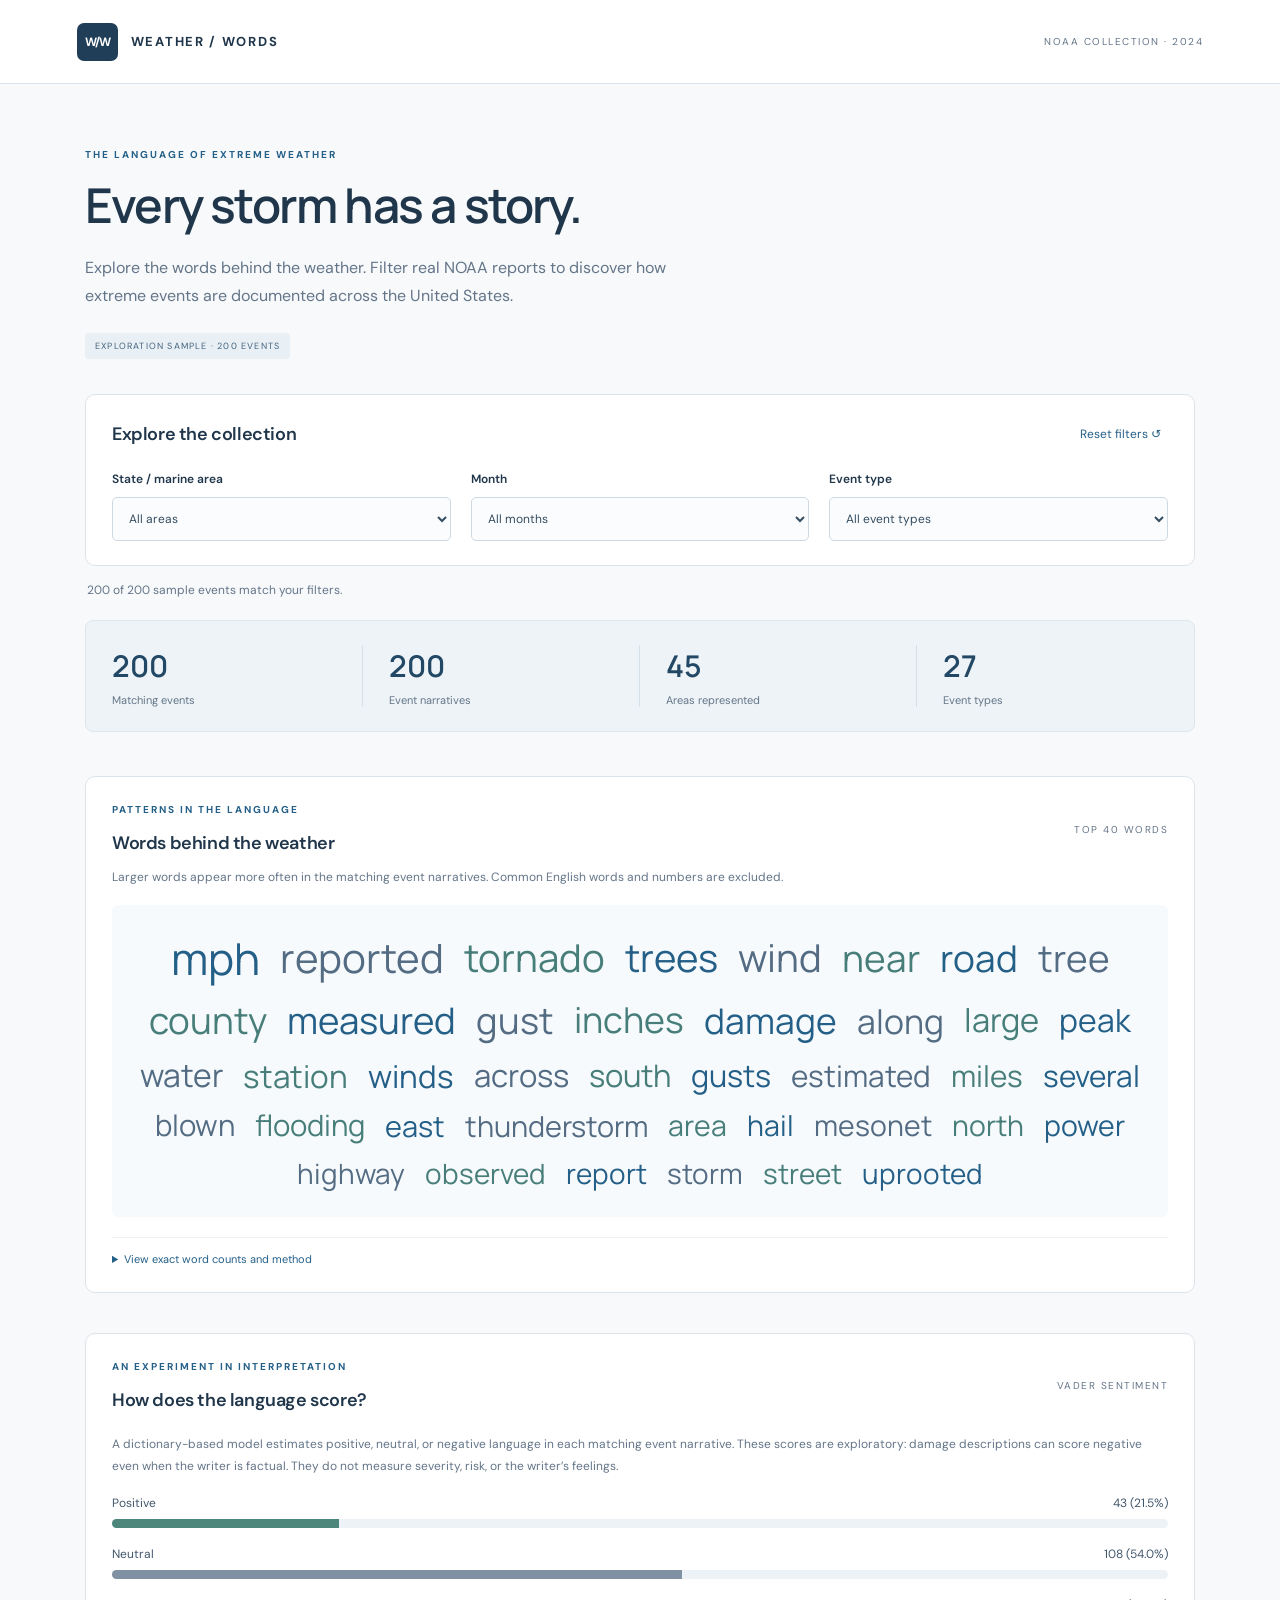
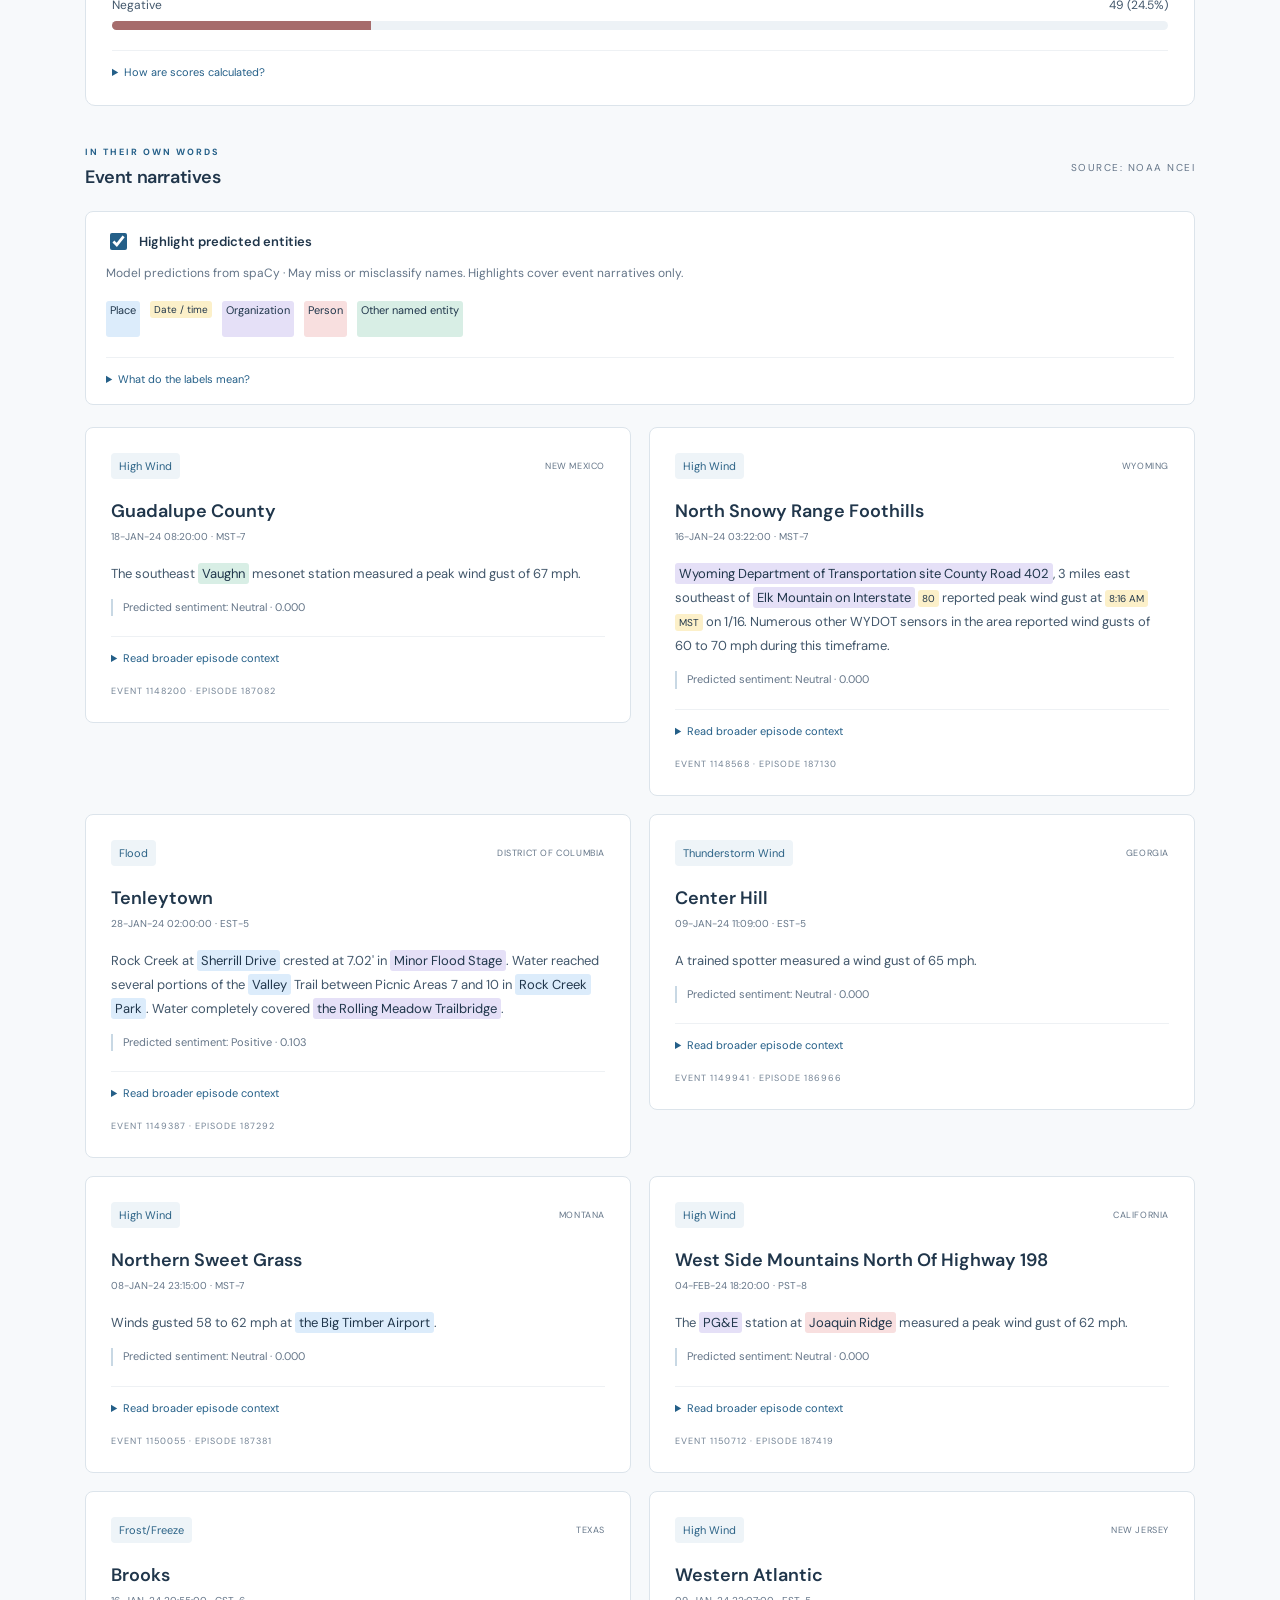
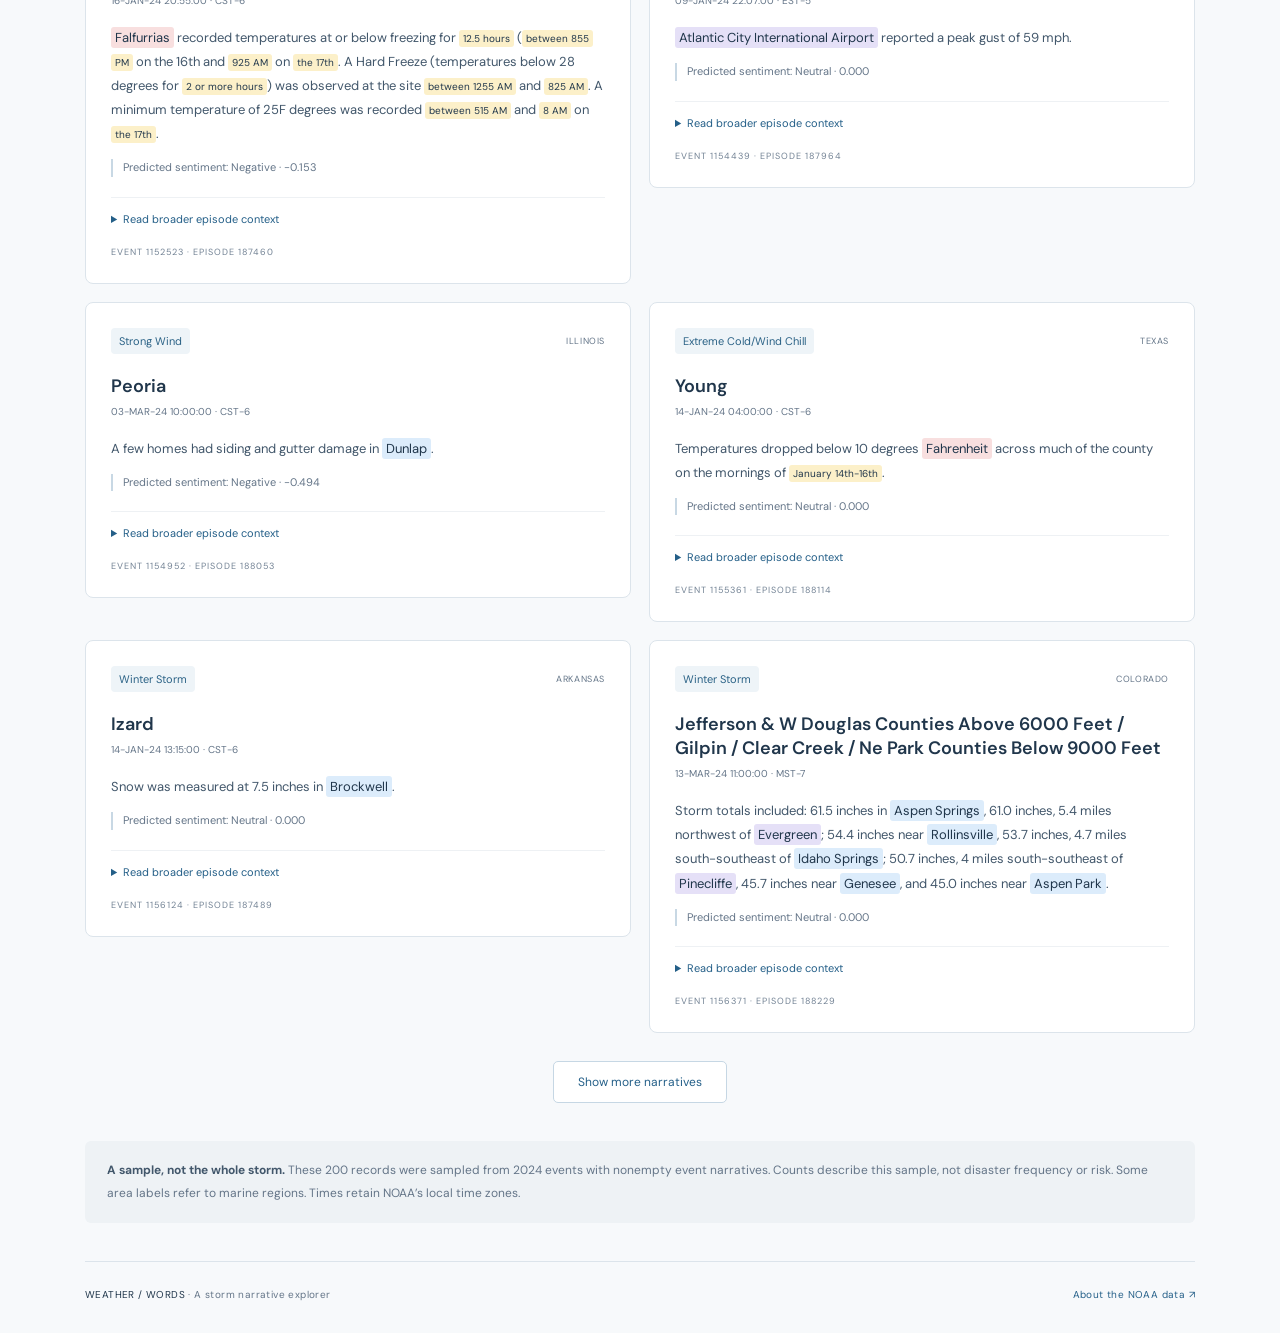
==== index.html @ c342e8a5 "Deploy Weather / Words static dashboard" ====
<!doctype html>
<html lang="en">
<head><meta charset="utf-8"><meta name="viewport" content="width=device-width,initial-scale=1"><title>Weather / Words — Storm narrative explorer</title><link rel="stylesheet" href="styles.css"></head>
<body>
<header><a class="brand" href="./"><span class="mark">W/W</span> WEATHER / WORDS</a><span class="edition">NOAA COLLECTION · 2024</span></header>
<main>
<section class="intro"><p class="eyebrow">THE LANGUAGE OF EXTREME WEATHER</p><h1>Every storm has a story.</h1><p class="subtitle">Explore the words behind the weather. Filter real NOAA reports to discover how extreme events are documented across the United States.</p><span class="badge">EXPLORATION SAMPLE · 200 EVENTS</span></section>
<section class="filter-panel" aria-labelledby="filter-title"><div class="section-heading"><h2 id="filter-title">Explore the collection</h2><button id="reset" type="button">Reset filters ↺</button></div><div class="filters"><label>State / marine area<select id="state"><option value="">All areas</option></select></label><label>Month<select id="month"><option value="">All months</option></select></label><label>Event type<select id="type"><option value="">All event types</option></select></label></div></section>
<div id="status" role="status" aria-live="polite">Loading collection…</div>
<section class="metrics" aria-label="Filtered collection summary"><div><span class="metric" id="count">—</span><span>Matching events</span></div><div><span class="metric" id="narratives">—</span><span>Event narratives</span></div><div><span class="metric" id="areas">—</span><span>Areas represented</span></div><div><span class="metric" id="types">—</span><span>Event types</span></div></section>
<section class="word-panel" aria-labelledby="words-title"><div class="section-heading"><div><p class="eyebrow">PATTERNS IN THE LANGUAGE</p><h2 id="words-title">Words behind the weather</h2></div><span class="source-label">TOP 40 WORDS</span></div><p class="word-description">Larger words appear more often in the matching event narratives. Common English words and numbers are excluded.</p><div id="word-cloud" class="word-cloud" aria-label="Word frequencies"></div><details class="word-details"><summary>View exact word counts and method</summary><p class="word-description">Counts include every occurrence in event narratives across all matching records, including records beyond the first page. Words are lowercased; punctuation, numbers, and words shorter than three letters are removed. Word forms such as “flood” and “flooding” stay separate. Broader episode context is excluded. Frequency describes language, not storm severity.</p><table><caption>Most frequent words in the filtered narratives</caption><thead><tr><th scope="col">Word</th><th scope="col">Occurrences</th></tr></thead><tbody id="word-counts"></tbody></table></details></section>
<section class="sentiment-panel" aria-labelledby="sentiment-title"><div class="section-heading"><div><p class="eyebrow">AN EXPERIMENT IN INTERPRETATION</p><h2 id="sentiment-title">How does the language score?</h2></div><span class="source-label">VADER SENTIMENT</span></div><p class="word-description">A dictionary-based model estimates positive, neutral, or negative language in each matching event narrative. These scores are exploratory: damage descriptions can score negative even when the writer is factual. They do not measure severity, risk, or the writer’s feelings.</p><div id="sentiment-summary"></div><details><summary>How are scores calculated?</summary><p class="word-description">VADER 3.3.2 uses word sentiment, punctuation, capitalization, and rules such as negation. Its compound score ranges from −1 to +1. Scores ≥ +0.05 are labeled positive, ≤ −0.05 negative, and the rest neutral. Scores are not probabilities. VADER was designed for social media and has not been validated on this NOAA sample. Each record counts once; no matching records means no distribution. Event narratives only; episode context is excluded.</p></details></section>
<section class="results" aria-labelledby="results-title"><div class="section-heading"><div><p class="eyebrow">IN THEIR OWN WORDS</p><h2 id="results-title">Event narratives</h2></div><span class="source-label">SOURCE: NOAA NCEI</span></div><div class="entity-controls"><label class="toggle"><input type="checkbox" id="highlight" checked> Highlight predicted entities</label><p class="word-description">Model predictions from spaCy · May miss or misclassify names. Highlights cover event narratives only.</p><div class="entity-legend"><span class="entity place">Place</span><span class="entity date">Date / time</span><span class="entity org">Organization</span><span class="entity person">Person</span><span class="entity other">Other named entity</span></div><details><summary>What do the labels mean?</summary><p class="word-description">Places include geopolitical areas, natural features, and facilities. Other named entities include named events, products, and works. Hover over a highlight or focus it with your keyboard to see its model label. Numeric quantities are left unhighlighted. These labels describe the model’s interpretation, not verified facts.</p></details></div><div id="cards"></div><button class="more" id="more" hidden>Show more narratives</button></section>
<aside class="note"><strong>A sample, not the whole storm.</strong> These 200 records were sampled from 2024 events with nonempty event narratives. Counts describe this sample, not disaster frequency or risk. Some area labels refer to marine regions. Times retain NOAA’s local time zones.</aside>
<footer><span>WEATHER / WORDS <span class="muted">· A storm narrative explorer</span></span><a href="https://www.ncei.noaa.gov/stormevents/" target="_blank" rel="noopener noreferrer">About the NOAA data ↗</a></footer>
</main><script type="module" src="app.js"></script>
</body></html>
---- styles.css ----
@import url('https://fonts.googleapis.com/css2?family=DM+Sans:wght@400;500;600;700&family=Manrope:wght@400;500;600;700;800&display=swap');
:root{font-family:'DM Sans',system-ui,sans-serif;color:#20364b;background:#f7f9fb;font-synthesis:none;--muted:#647588;--blue:#245f88;--line:#dce4eb}*{box-sizing:border-box}body{margin:0}header{height:84px;background:white;border-bottom:1px solid var(--line);display:flex;align-items:center;justify-content:space-between;padding:0 max(6vw,24px)}a{color:var(--blue)}.brand{text-decoration:none;font-size:13px;font-weight:700;letter-spacing:1.7px;display:flex;align-items:center;gap:13px;color:#20364b}.mark{background:#203e57;color:white;padding:11px 8px;border-radius:7px;font-size:12px;letter-spacing:-1px}.edition,.source-label{font-size:10px;letter-spacing:1.5px;color:var(--muted)}main{max-width:1190px;padding:0 40px;margin:auto}.intro{padding:64px 0 35px;max-width:750px}.eyebrow{font-size:10px;letter-spacing:2px;font-weight:700;color:var(--blue);margin:0 0 15px}h1{font-family:Manrope,system-ui,sans-serif;font-size:clamp(32px,4vw,48px);font-weight:600;letter-spacing:-1.8px;line-height:1.2;margin:0 0 20px}.subtitle{color:var(--muted);font-size:16px;line-height:1.8;max-width:630px;margin:0 0 22px}.badge{display:inline-block;background:#e8eff5;color:#45647d;padding:7px 10px;font-size:9px;letter-spacing:1.2px;border-radius:4px}.filter-panel{background:white;border:1px solid var(--line);border-radius:10px;padding:24px 26px}.section-heading{display:flex;justify-content:space-between;align-items:center;gap:16px;margin-bottom:22px}h2{font-size:18px;font-weight:600;letter-spacing:-.4px;margin:0}button{font:inherit;cursor:pointer}#reset{background:transparent;border:0;color:var(--blue);font-size:12px;padding:7px}.filters{display:grid;grid-template-columns:repeat(3,1fr);gap:20px}label{font-size:12px;font-weight:600;display:grid;gap:10px}select{width:100%;font:inherit;font-weight:400;background:#fbfcfd;border:1px solid #ced9e2;border-radius:5px;color:#344d61;padding:12px;min-height:44px}select:focus-visible,button:focus-visible,a:focus-visible,summary:focus-visible{outline:3px solid #70aacd;outline-offset:3px}#status{font-size:12px;color:var(--muted);margin:16px 2px}.metrics{display:grid;grid-template-columns:repeat(4,1fr);background:#edf3f7;border:1px solid #dce6ed;border-radius:8px;padding:24px 0;margin:22px 0 44px}.metrics>div{padding:0 26px;display:grid;gap:7px;border-right:1px solid #d5e0e9;font-size:11px;color:var(--muted)}.metrics>div:last-child{border:0}.metric{font-size:30px;font-family:Manrope,system-ui,sans-serif;font-weight:600;color:#234865}.results .eyebrow{margin-bottom:7px;font-size:9px}.results>.section-heading{margin-bottom:22px}#cards{display:grid;grid-template-columns:repeat(2,minmax(0,1fr));gap:18px;align-items:start}.card{background:white;border:1px solid var(--line);border-radius:8px;padding:25px;min-width:0}.card-meta{display:flex;align-items:center;justify-content:space-between;gap:10px;font-size:9px;letter-spacing:.6px;color:var(--muted)}.event-tag{color:#2b6286;background:#eef4f8;padding:6px 8px;border-radius:4px;letter-spacing:0;font-size:11px}.card h3{font-size:18px;font-weight:600;margin:20px 0 7px;overflow-wrap:anywhere}.date{font-size:10px;color:var(--muted);margin:0 0 19px}.narrative{font-size:13px;line-height:1.85;color:#42576b;white-space:pre-line;overflow-wrap:anywhere}details{border-top:1px solid #eef1f4;margin-top:20px;padding-top:14px}summary{font-size:11px;color:var(--blue);cursor:pointer}.record-id{margin:20px 0 0;font-size:9px;letter-spacing:1px;color:#728294}.more{display:block;margin:28px auto;background:white;color:var(--blue);border:1px solid #c6d7e4;padding:12px 24px;border-radius:5px;font-size:12px}.more[hidden]{display:none}.empty{grid-column:1/-1;text-align:center;padding:50px 20px;background:white;border:1px dashed #c5d2de;border-radius:8px}.empty p{font-size:14px;color:var(--muted)}.note{font-size:12px;line-height:1.9;color:var(--muted);background:#eef2f5;border-radius:6px;padding:18px 22px;margin:38px 0}.note strong{color:#42576b}footer{border-top:1px solid var(--line);padding:26px 0 32px;display:flex;justify-content:space-between;gap:16px;font-size:10px;letter-spacing:.4px}footer a{text-decoration:none}.muted{color:var(--muted)}@media(max-width:700px){header{height:70px;padding:0 20px}.edition{display:none}main{padding:0 20px}.intro{padding-top:40px}.filters{grid-template-columns:1fr;gap:16px}.filter-panel{padding:20px}.metrics{grid-template-columns:repeat(2,1fr);row-gap:24px}.metrics>div:nth-child(2){border:0}#cards{grid-template-columns:1fr}.card{padding:20px}.source-label{display:none}footer{flex-direction:column}.metric{font-size:26px}}
.word-panel{background:white;border:1px solid var(--line);border-radius:10px;padding:26px;margin-bottom:40px}.word-panel .section-heading{margin-bottom:12px}.word-description{color:var(--muted);font-size:12px;line-height:1.8;margin:0 0 16px}.word-cloud{display:flex;flex-wrap:wrap;align-items:center;justify-content:center;gap:12px 20px;padding:26px 14px;min-height:180px;background:#f7fafc;border-radius:6px}.cloud-word{color:#245f88;line-height:1.25;font-family:Manrope,system-ui,sans-serif;overflow-wrap:anywhere;max-width:100%}.cloud-word:nth-child(3n){color:#477e7a}.cloud-word:nth-child(3n+2){color:#546c83}.word-details table{border-collapse:collapse;width:100%;max-width:520px;font-size:12px;color:#42576b}.word-details caption{text-align:left;margin:14px 0;color:var(--muted)}.word-details th,.word-details td{text-align:left;padding:8px 12px;border-bottom:1px solid var(--line)}.word-details th:last-child,.word-details td:last-child{text-align:right}.word-details .word-description{margin-top:14px}@media(max-width:700px){.word-panel{padding:20px}.word-cloud{gap:10px 14px;padding:20px 8px}}
.entity-controls{margin:0 0 22px;padding:18px 20px;border:1px solid var(--line);border-radius:8px;background:white}.toggle{display:flex;align-items:center;gap:9px;font-size:13px;margin-bottom:10px}.toggle input{width:17px;height:17px;accent-color:var(--blue)}.entity-legend{display:flex;flex-wrap:wrap;gap:10px;font-size:11px}.entity{padding:2px 4px;border-radius:3px;color:#20364b;box-decoration-break:clone;-webkit-box-decoration-break:clone}.entity.place{background:#dcecfb}.entity.date{background:#fcf0c9}.entity.org{background:#e5e0f7}.entity.person{background:#f8dfdf}.entity.other{background:#d8eee5}mark.entity:focus-visible{outline:2px solid var(--blue);outline-offset:2px}.entity-controls details .word-description{margin:14px 0 0}
.sentiment-panel{background:white;border:1px solid var(--line);border-radius:10px;padding:26px;margin-bottom:40px}.sentiment-row{display:grid;grid-template-columns:1fr auto;gap:8px;font-size:12px;color:#42576b;margin:18px 0}.sentiment-track{grid-column:1/-1;background:#edf2f6;height:9px;border-radius:5px;overflow:hidden}.sentiment-bar{height:100%;background:#7f91a3}.sentiment-bar.positive{background:#4d867b}.sentiment-bar.negative{background:#a66c6c}.sentiment-caption{font-size:11px;color:#647588;border-left:2px solid #c8d8e4;padding-left:10px;line-height:1.6}.sentiment-panel details p{margin-top:14px}@media(max-width:700px){.sentiment-panel{padding:20px}}
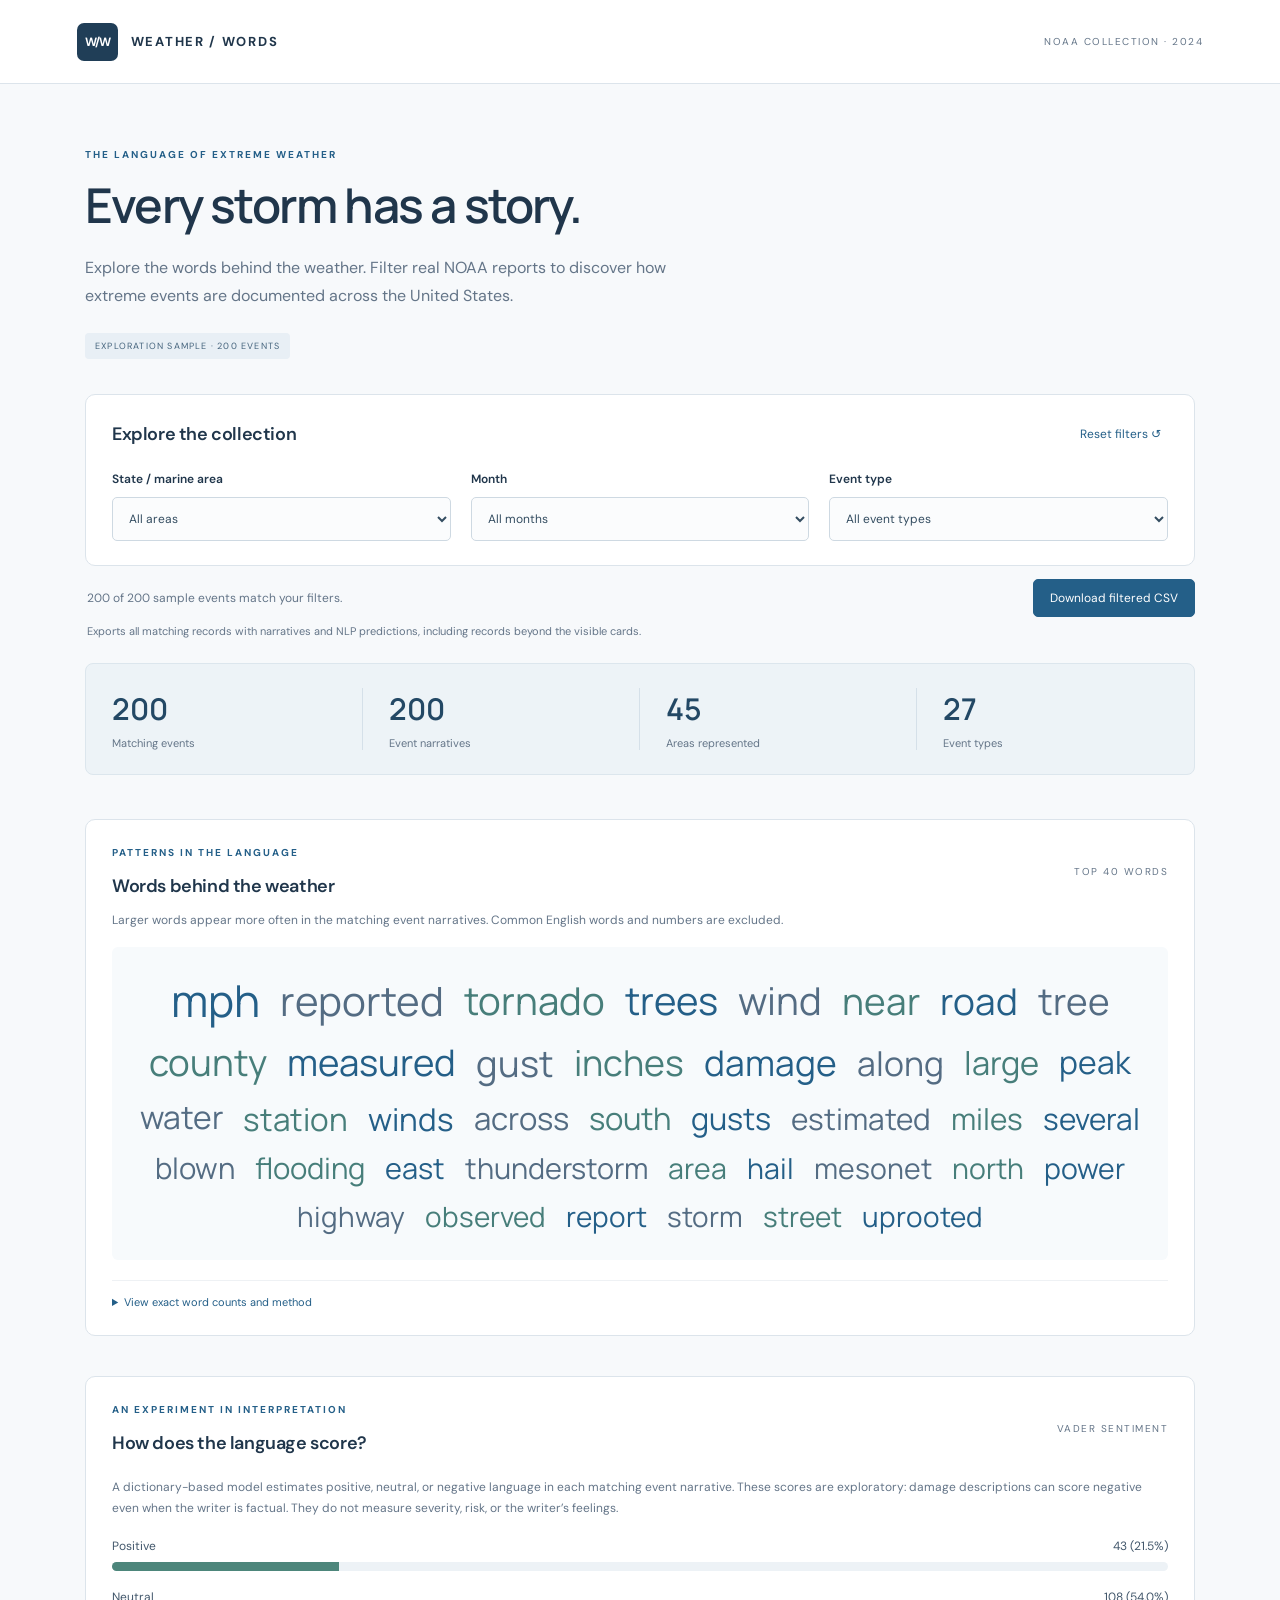
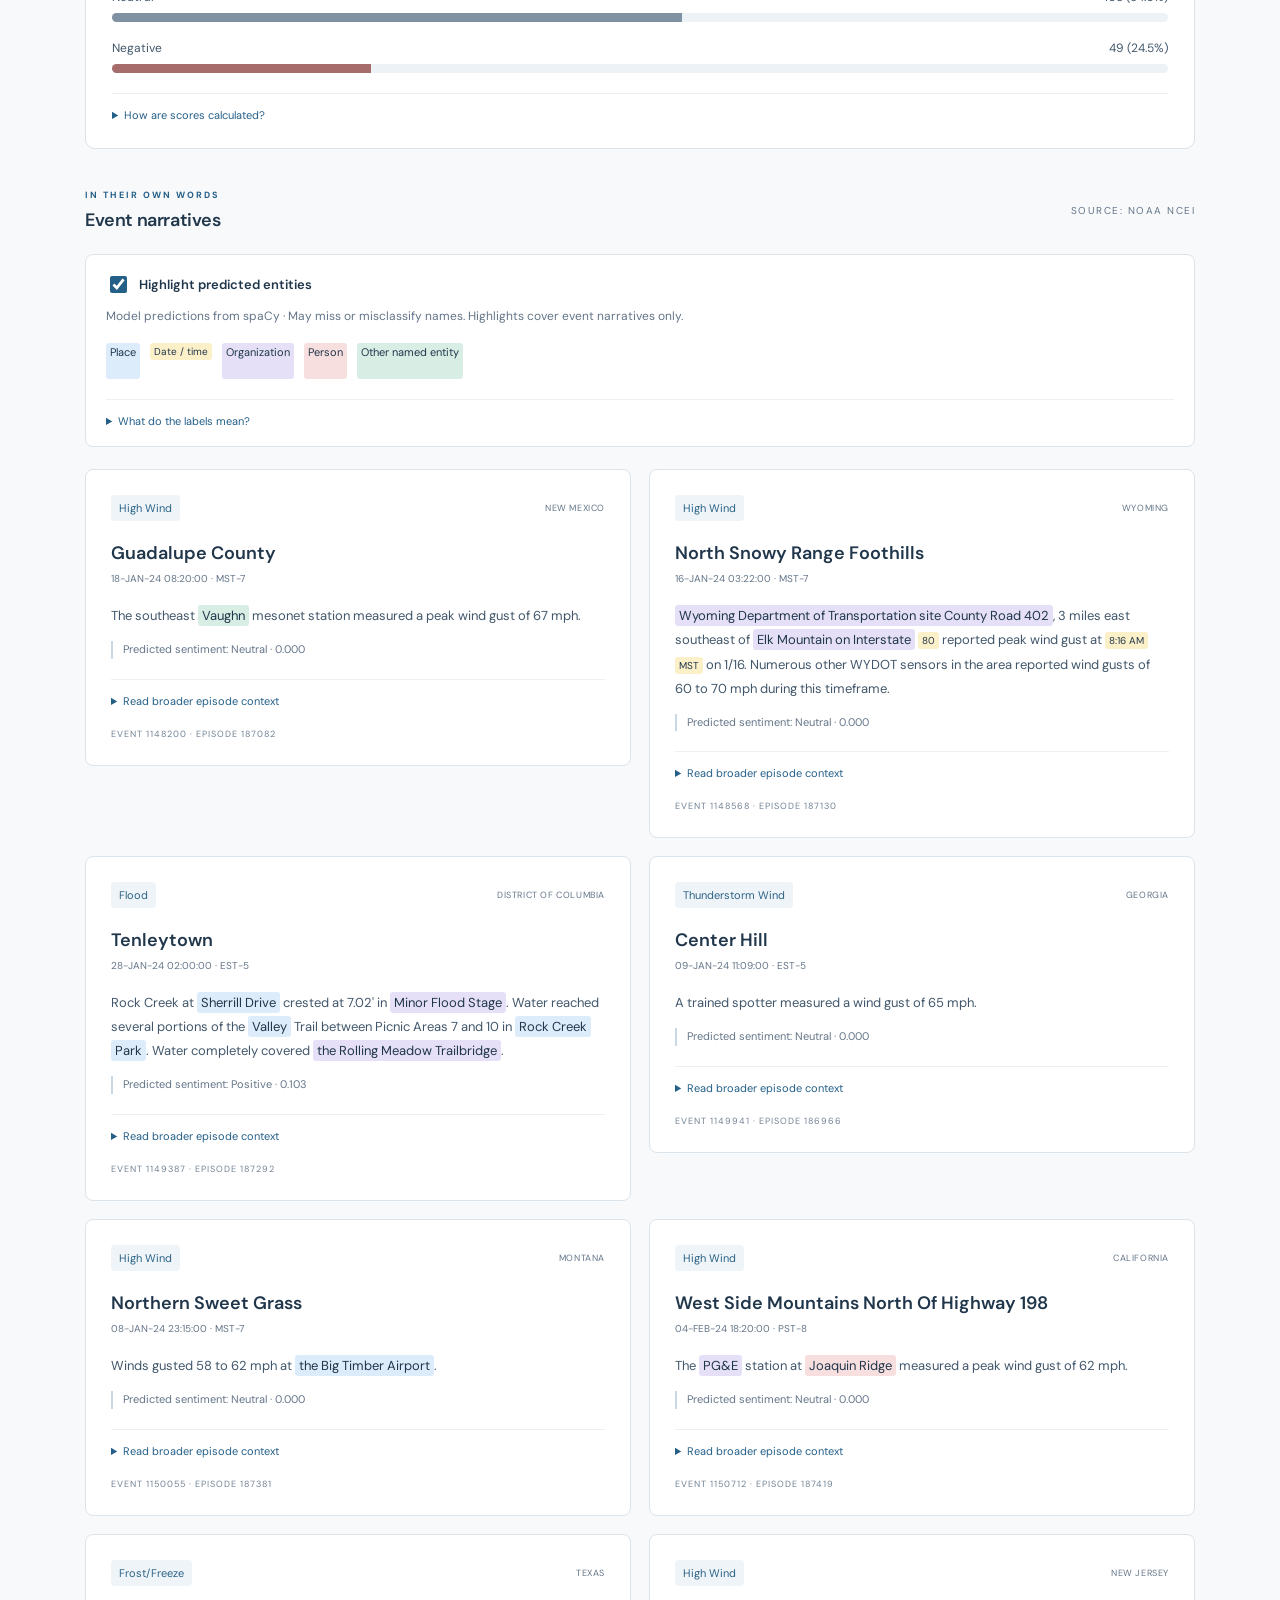
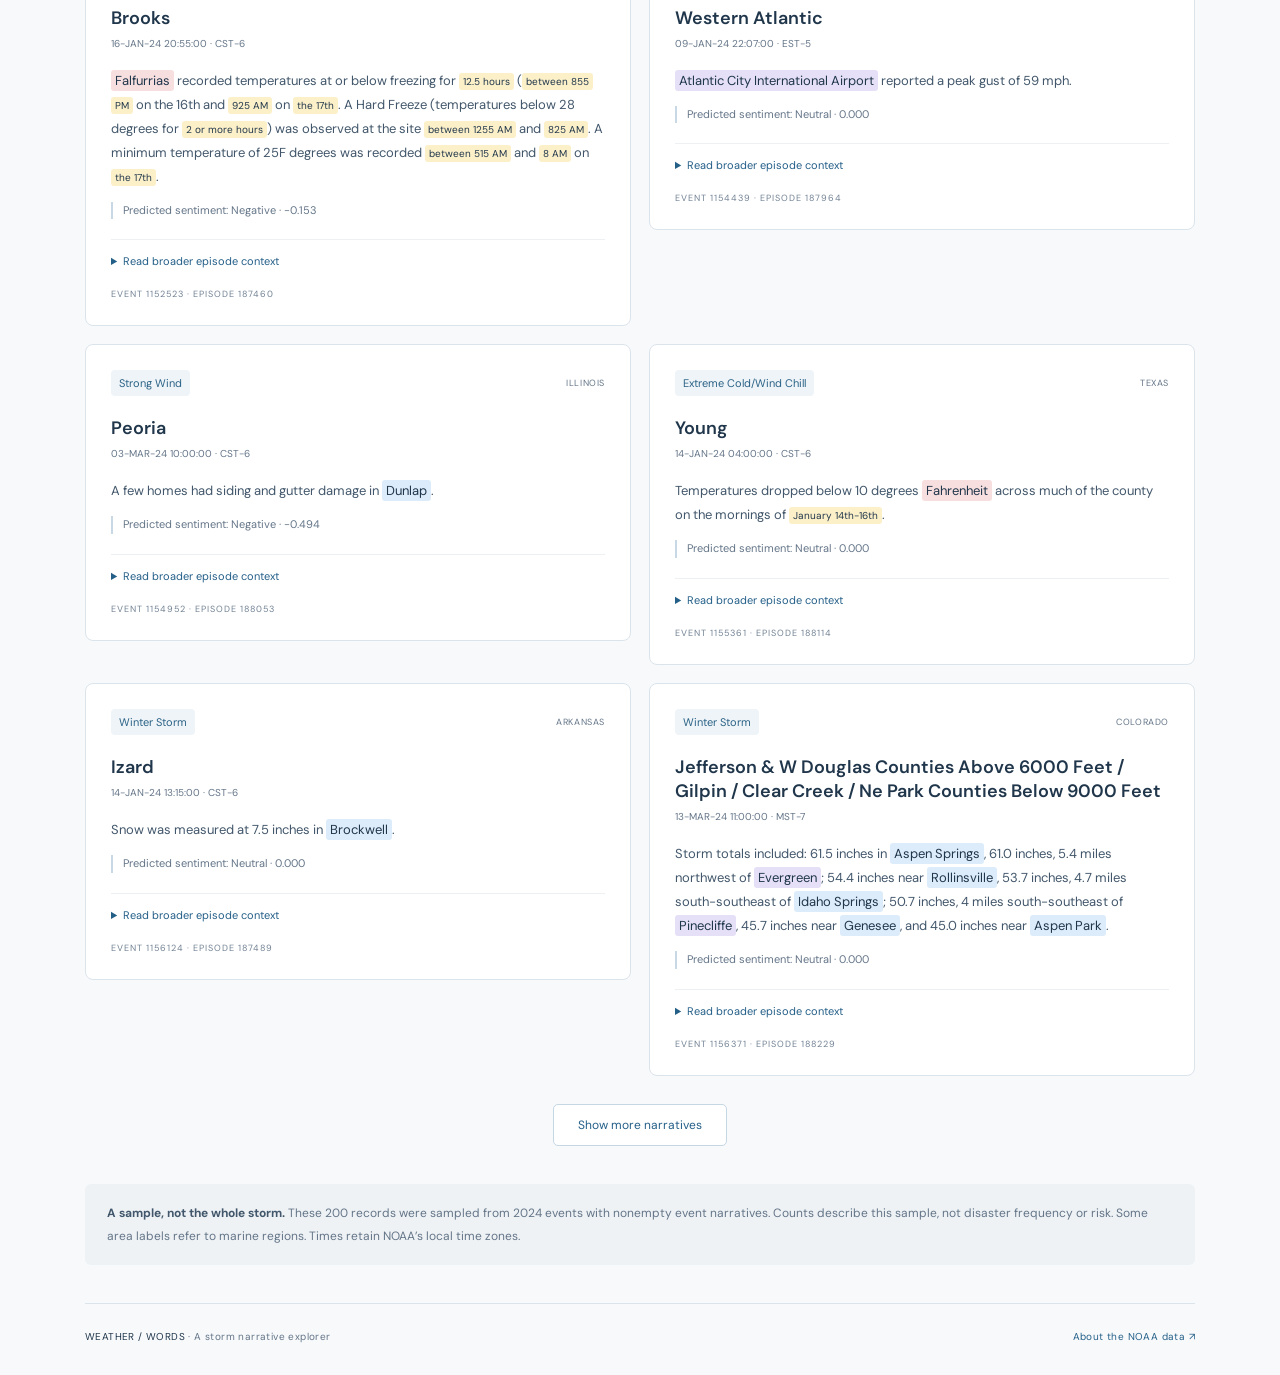
==== commit bf68f68e: "Deploy filtered CSV export" ====
--- a/index.html
+++ b/index.html
@@ -6,11 +6,11 @@
 <main>
 <section class="intro"><p class="eyebrow">THE LANGUAGE OF EXTREME WEATHER</p><h1>Every storm has a story.</h1><p class="subtitle">Explore the words behind the weather. Filter real NOAA reports to discover how extreme events are documented across the United States.</p><span class="badge">EXPLORATION SAMPLE · 200 EVENTS</span></section>
 <section class="filter-panel" aria-labelledby="filter-title"><div class="section-heading"><h2 id="filter-title">Explore the collection</h2><button id="reset" type="button">Reset filters ↺</button></div><div class="filters"><label>State / marine area<select id="state"><option value="">All areas</option></select></label><label>Month<select id="month"><option value="">All months</option></select></label><label>Event type<select id="type"><option value="">All event types</option></select></label></div></section>
-<div id="status" role="status" aria-live="polite">Loading collection…</div>
+<div class="collection-actions"><div id="status" role="status" aria-live="polite">Loading collection…</div><button id="download" class="download" disabled>Download filtered CSV</button></div><p class="export-note">Exports all matching records with narratives and NLP predictions, including records beyond the visible cards.</p>
 <section class="metrics" aria-label="Filtered collection summary"><div><span class="metric" id="count">—</span><span>Matching events</span></div><div><span class="metric" id="narratives">—</span><span>Event narratives</span></div><div><span class="metric" id="areas">—</span><span>Areas represented</span></div><div><span class="metric" id="types">—</span><span>Event types</span></div></section>
 <section class="word-panel" aria-labelledby="words-title"><div class="section-heading"><div><p class="eyebrow">PATTERNS IN THE LANGUAGE</p><h2 id="words-title">Words behind the weather</h2></div><span class="source-label">TOP 40 WORDS</span></div><p class="word-description">Larger words appear more often in the matching event narratives. Common English words and numbers are excluded.</p><div id="word-cloud" class="word-cloud" aria-label="Word frequencies"></div><details class="word-details"><summary>View exact word counts and method</summary><p class="word-description">Counts include every occurrence in event narratives across all matching records, including records beyond the first page. Words are lowercased; punctuation, numbers, and words shorter than three letters are removed. Word forms such as “flood” and “flooding” stay separate. Broader episode context is excluded. Frequency describes language, not storm severity.</p><table><caption>Most frequent words in the filtered narratives</caption><thead><tr><th scope="col">Word</th><th scope="col">Occurrences</th></tr></thead><tbody id="word-counts"></tbody></table></details></section>
 <section class="sentiment-panel" aria-labelledby="sentiment-title"><div class="section-heading"><div><p class="eyebrow">AN EXPERIMENT IN INTERPRETATION</p><h2 id="sentiment-title">How does the language score?</h2></div><span class="source-label">VADER SENTIMENT</span></div><p class="word-description">A dictionary-based model estimates positive, neutral, or negative language in each matching event narrative. These scores are exploratory: damage descriptions can score negative even when the writer is factual. They do not measure severity, risk, or the writer’s feelings.</p><div id="sentiment-summary"></div><details><summary>How are scores calculated?</summary><p class="word-description">VADER 3.3.2 uses word sentiment, punctuation, capitalization, and rules such as negation. Its compound score ranges from −1 to +1. Scores ≥ +0.05 are labeled positive, ≤ −0.05 negative, and the rest neutral. Scores are not probabilities. VADER was designed for social media and has not been validated on this NOAA sample. Each record counts once; no matching records means no distribution. Event narratives only; episode context is excluded.</p></details></section>
-<section class="results" aria-labelledby="results-title"><div class="section-heading"><div><p class="eyebrow">IN THEIR OWN WORDS</p><h2 id="results-title">Event narratives</h2></div><span class="source-label">SOURCE: NOAA NCEI</span></div><div class="entity-controls"><label class="toggle"><input type="checkbox" id="highlight" checked> Highlight predicted entities</label><p class="word-description">Model predictions from spaCy · May miss or misclassify names. Highlights cover event narratives only.</p><div class="entity-legend"><span class="entity place">Place</span><span class="entity date">Date / time</span><span class="entity org">Organization</span><span class="entity person">Person</span><span class="entity other">Other named entity</span></div><details><summary>What do the labels mean?</summary><p class="word-description">Places include geopolitical areas, natural features, and facilities. Other named entities include named events, products, and works. Hover over a highlight or focus it with your keyboard to see its model label. Numeric quantities are left unhighlighted. These labels describe the model’s interpretation, not verified facts.</p></details></div><div id="cards"></div><button class="more" id="more" hidden>Show more narratives</button></section>
+<section class="results" aria-labelledby="results-title"><div class="section-heading"><div><p class="eyebrow">IN THEIR OWN WORDS</p><h2 id="results-title">Event narratives</h2></div><span class="source-label">SOURCE: NOAA NCEI</span></div><div class="entity-controls"><label class="toggle"><input type="checkbox" id="highlight" checked> Highlight predicted entities</label><p class="word-description">Model predictions from spaCy · May miss or misclassify names. Highlights cover event narratives only.</p><div class="entity-legend"><span class="entity place">Place</span><span class="entity date">Date / time</span><span class="entity org">Organization</span><span class="entity person">Person</span><span class="entity other">Other named entity</span></div><details><summary>What do the labels mean?</summary><p class="word-description">Places include geopolitical areas, natural features, and facilities. Other named entities include named events, products, and works. Hover over a highlight or focus it with your keyboard to see its model label. Numeric quantities are left unhighlighted. A person or language label is adjusted to a place when the entire name matches a location field in the same NOAA record, ignoring case and repeated spaces. Highlight tooltips identify these adjustments. This context rule can still be wrong; labels are not verified facts.</p></details></div><div id="cards"></div><button class="more" id="more" hidden>Show more narratives</button></section>
 <aside class="note"><strong>A sample, not the whole storm.</strong> These 200 records were sampled from 2024 events with nonempty event narratives. Counts describe this sample, not disaster frequency or risk. Some area labels refer to marine regions. Times retain NOAA’s local time zones.</aside>
 <footer><span>WEATHER / WORDS <span class="muted">· A storm narrative explorer</span></span><a href="https://www.ncei.noaa.gov/stormevents/" target="_blank" rel="noopener noreferrer">About the NOAA data ↗</a></footer>
 </main><script type="module" src="app.js"></script>
--- a/styles.css
+++ b/styles.css
@@ -3,3 +3,4 @@
 .word-panel{background:white;border:1px solid var(--line);border-radius:10px;padding:26px;margin-bottom:40px}.word-panel .section-heading{margin-bottom:12px}.word-description{color:var(--muted);font-size:12px;line-height:1.8;margin:0 0 16px}.word-cloud{display:flex;flex-wrap:wrap;align-items:center;justify-content:center;gap:12px 20px;padding:26px 14px;min-height:180px;background:#f7fafc;border-radius:6px}.cloud-word{color:#245f88;line-height:1.25;font-family:Manrope,system-ui,sans-serif;overflow-wrap:anywhere;max-width:100%}.cloud-word:nth-child(3n){color:#477e7a}.cloud-word:nth-child(3n+2){color:#546c83}.word-details table{border-collapse:collapse;width:100%;max-width:520px;font-size:12px;color:#42576b}.word-details caption{text-align:left;margin:14px 0;color:var(--muted)}.word-details th,.word-details td{text-align:left;padding:8px 12px;border-bottom:1px solid var(--line)}.word-details th:last-child,.word-details td:last-child{text-align:right}.word-details .word-description{margin-top:14px}@media(max-width:700px){.word-panel{padding:20px}.word-cloud{gap:10px 14px;padding:20px 8px}}
 .entity-controls{margin:0 0 22px;padding:18px 20px;border:1px solid var(--line);border-radius:8px;background:white}.toggle{display:flex;align-items:center;gap:9px;font-size:13px;margin-bottom:10px}.toggle input{width:17px;height:17px;accent-color:var(--blue)}.entity-legend{display:flex;flex-wrap:wrap;gap:10px;font-size:11px}.entity{padding:2px 4px;border-radius:3px;color:#20364b;box-decoration-break:clone;-webkit-box-decoration-break:clone}.entity.place{background:#dcecfb}.entity.date{background:#fcf0c9}.entity.org{background:#e5e0f7}.entity.person{background:#f8dfdf}.entity.other{background:#d8eee5}mark.entity:focus-visible{outline:2px solid var(--blue);outline-offset:2px}.entity-controls details .word-description{margin:14px 0 0}
 .sentiment-panel{background:white;border:1px solid var(--line);border-radius:10px;padding:26px;margin-bottom:40px}.sentiment-row{display:grid;grid-template-columns:1fr auto;gap:8px;font-size:12px;color:#42576b;margin:18px 0}.sentiment-track{grid-column:1/-1;background:#edf2f6;height:9px;border-radius:5px;overflow:hidden}.sentiment-bar{height:100%;background:#7f91a3}.sentiment-bar.positive{background:#4d867b}.sentiment-bar.negative{background:#a66c6c}.sentiment-caption{font-size:11px;color:#647588;border-left:2px solid #c8d8e4;padding-left:10px;line-height:1.6}.sentiment-panel details p{margin-top:14px}@media(max-width:700px){.sentiment-panel{padding:20px}}
+.collection-actions{display:flex;justify-content:space-between;align-items:center;gap:16px;margin-top:8px}.download{background:#245f88;border:1px solid #245f88;color:white;border-radius:5px;padding:10px 16px;font-size:12px;flex-shrink:0}.download:hover{background:#1d4c6d}.download:disabled{background:#e4ebf0;color:#708293;border-color:#d7e0e8;cursor:not-allowed}.export-note{font-size:11px;color:var(--muted);line-height:1.7;margin:0 2px 16px}@media(max-width:700px){.collection-actions{align-items:flex-start;flex-direction:column;gap:0;margin-bottom:12px}.collection-actions #status{margin-bottom:10px}}
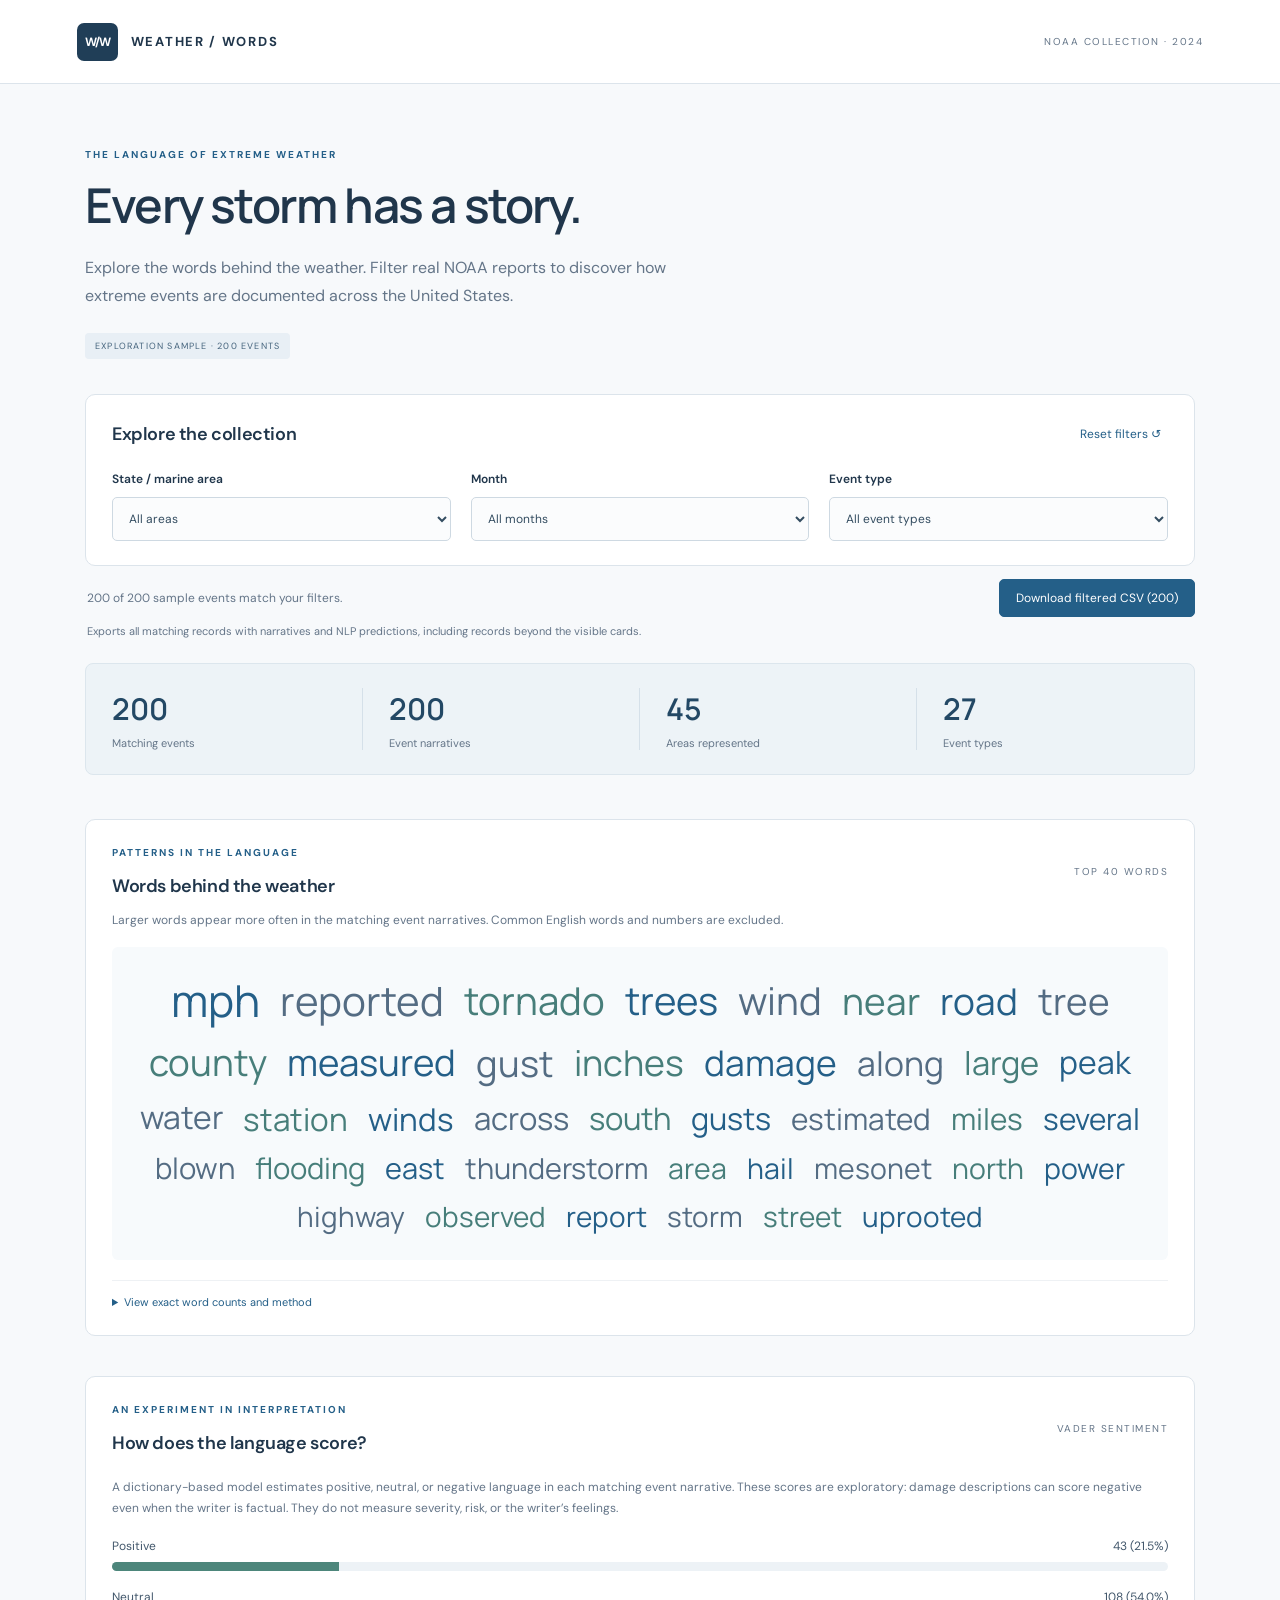
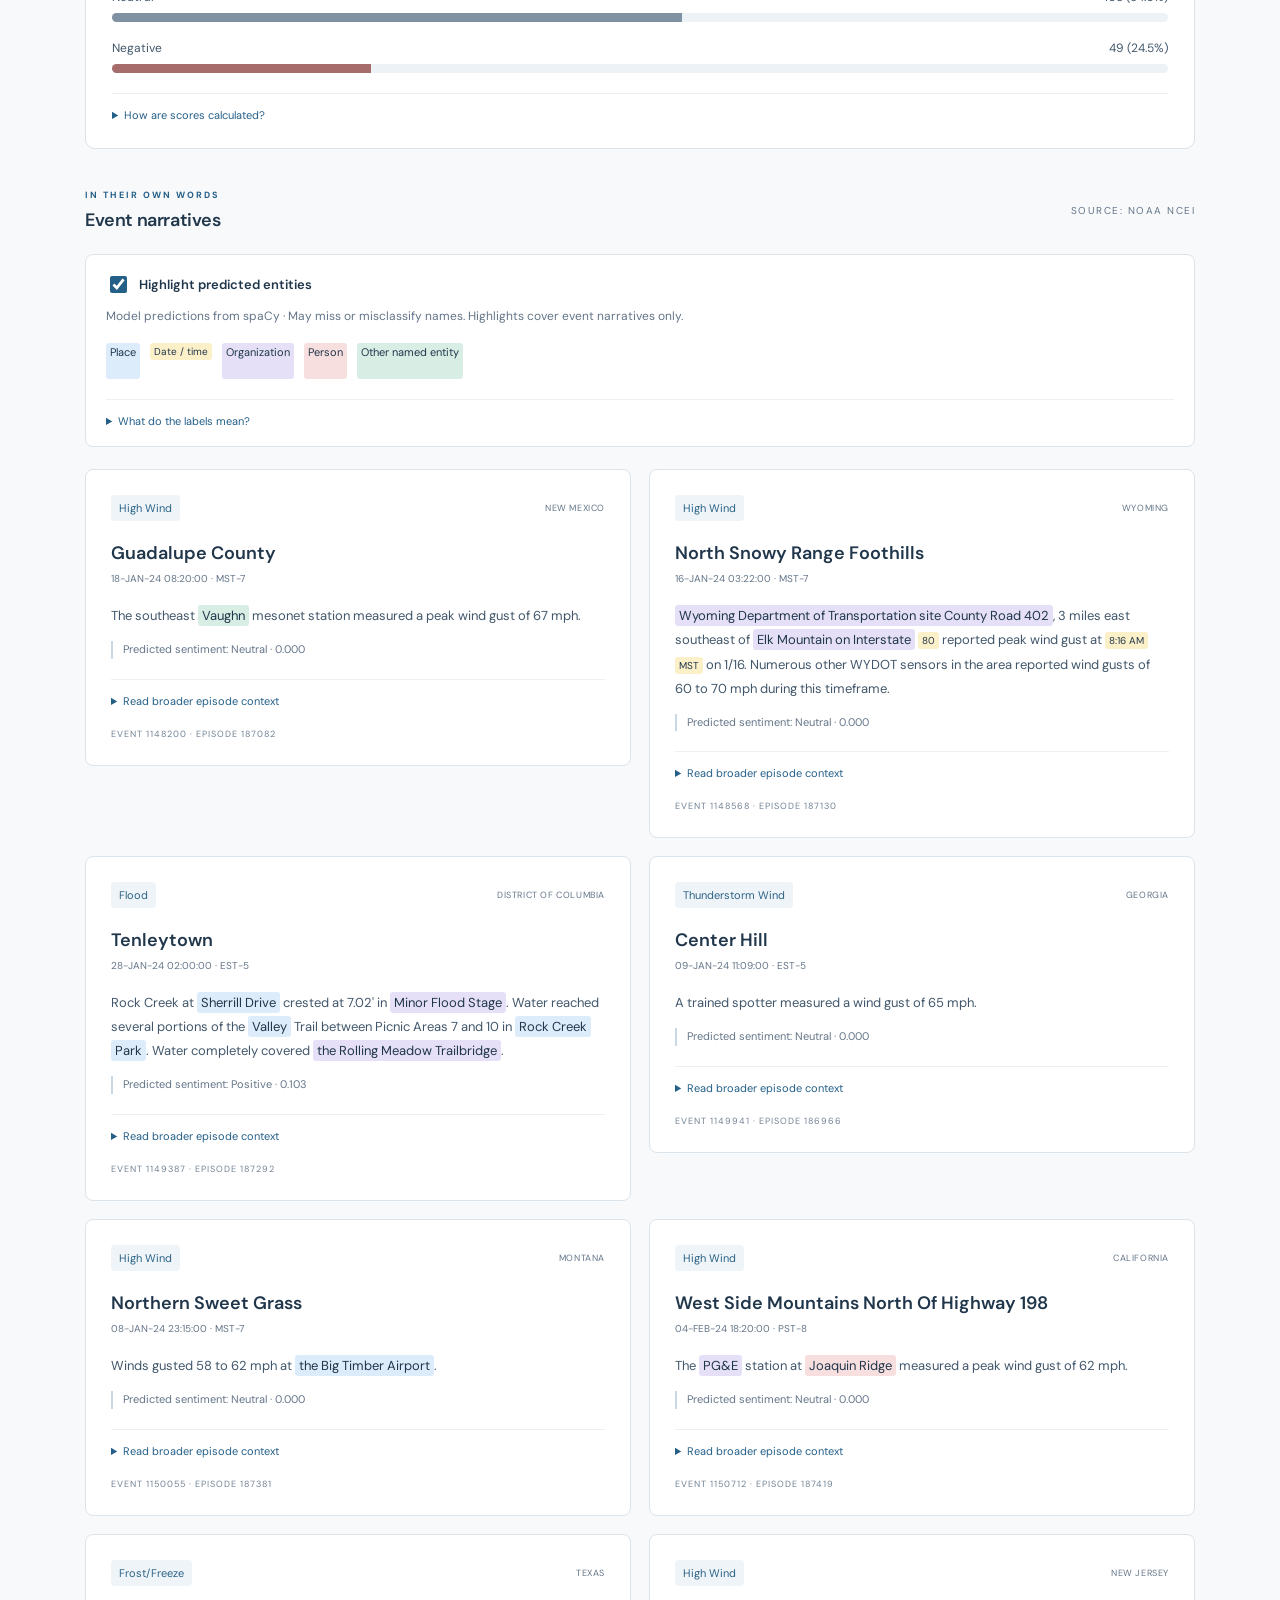
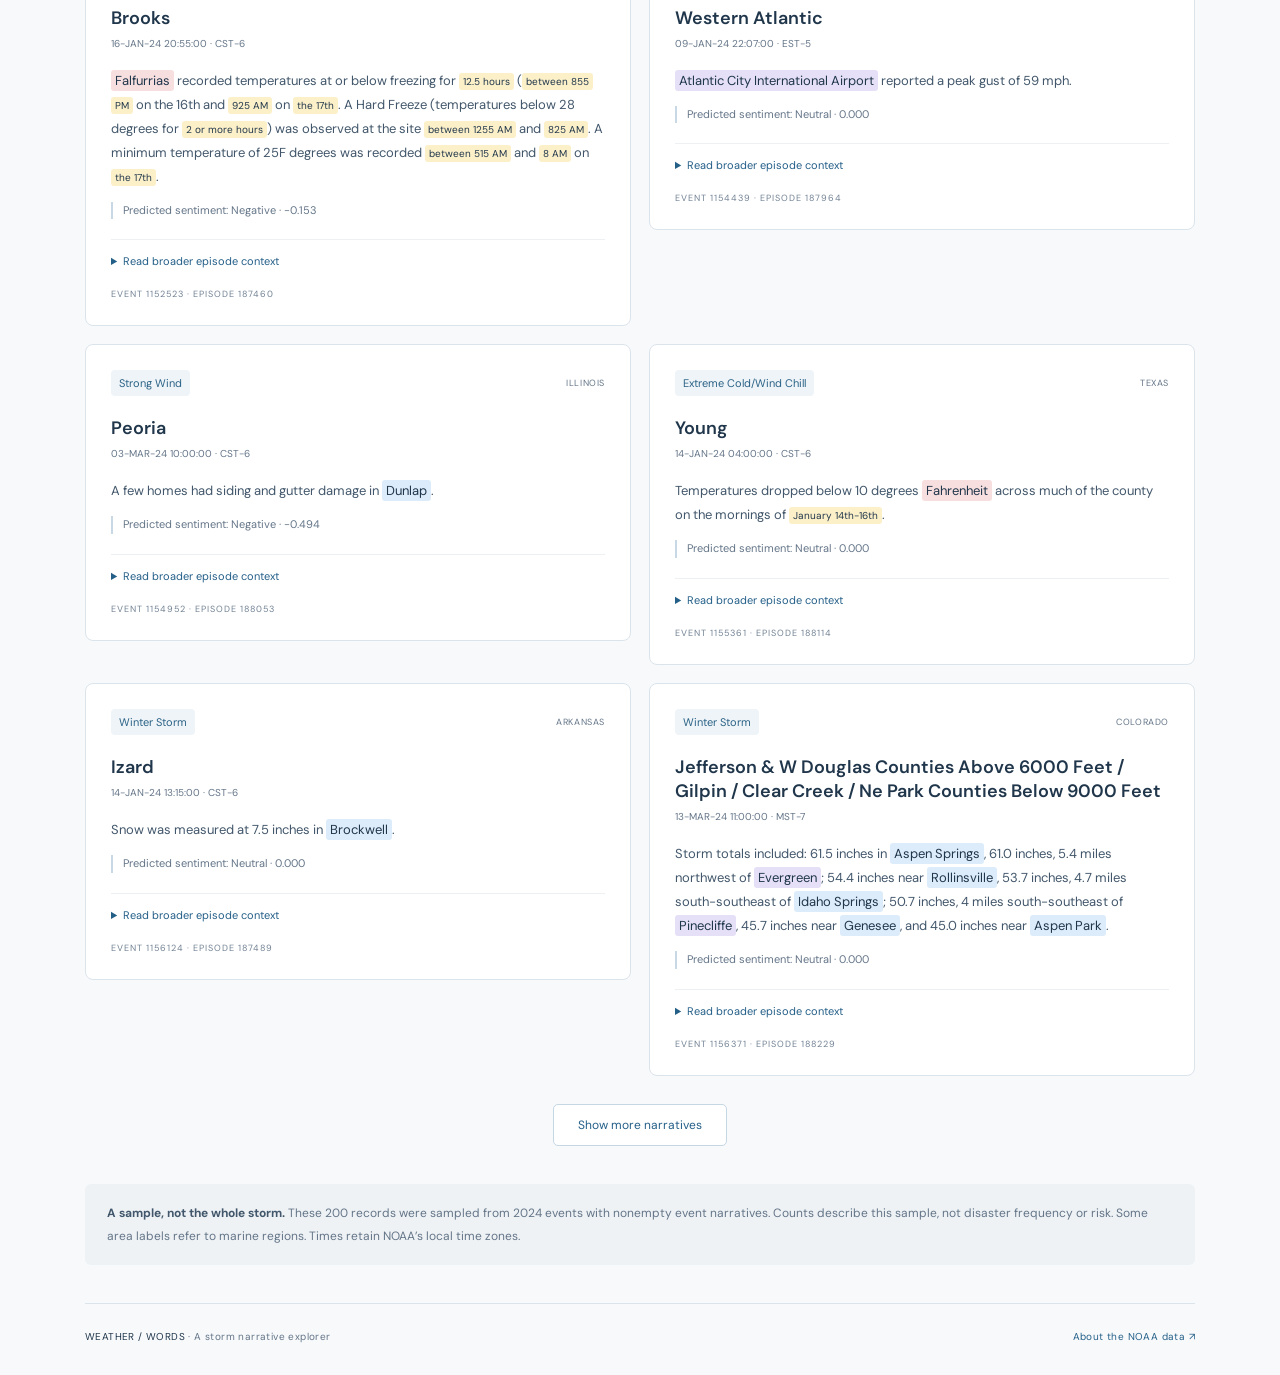
==== commit eb769554: "Deploy CSV export loading fix" ====
--- a/index.html
+++ b/index.html
@@ -1,17 +1,17 @@
 <!doctype html>
 <html lang="en">
-<head><meta charset="utf-8"><meta name="viewport" content="width=device-width,initial-scale=1"><title>Weather / Words — Storm narrative explorer</title><link rel="stylesheet" href="styles.css"></head>
+<head><meta charset="utf-8"><meta name="viewport" content="width=device-width,initial-scale=1"><title>Weather / Words — Storm narrative explorer</title><link rel="stylesheet" href="styles.css?v=csv-export-2"></head>
 <body>
 <header><a class="brand" href="./"><span class="mark">W/W</span> WEATHER / WORDS</a><span class="edition">NOAA COLLECTION · 2024</span></header>
 <main>
 <section class="intro"><p class="eyebrow">THE LANGUAGE OF EXTREME WEATHER</p><h1>Every storm has a story.</h1><p class="subtitle">Explore the words behind the weather. Filter real NOAA reports to discover how extreme events are documented across the United States.</p><span class="badge">EXPLORATION SAMPLE · 200 EVENTS</span></section>
 <section class="filter-panel" aria-labelledby="filter-title"><div class="section-heading"><h2 id="filter-title">Explore the collection</h2><button id="reset" type="button">Reset filters ↺</button></div><div class="filters"><label>State / marine area<select id="state"><option value="">All areas</option></select></label><label>Month<select id="month"><option value="">All months</option></select></label><label>Event type<select id="type"><option value="">All event types</option></select></label></div></section>
-<div class="collection-actions"><div id="status" role="status" aria-live="polite">Loading collection…</div><button id="download" class="download" disabled>Download filtered CSV</button></div><p class="export-note">Exports all matching records with narratives and NLP predictions, including records beyond the visible cards.</p>
+<div class="collection-actions"><div id="status" role="status" aria-live="polite">Loading collection…</div><button id="download" class="download" aria-describedby="status" disabled>Loading export…</button></div><p class="export-note">Exports all matching records with narratives and NLP predictions, including records beyond the visible cards.</p>
 <section class="metrics" aria-label="Filtered collection summary"><div><span class="metric" id="count">—</span><span>Matching events</span></div><div><span class="metric" id="narratives">—</span><span>Event narratives</span></div><div><span class="metric" id="areas">—</span><span>Areas represented</span></div><div><span class="metric" id="types">—</span><span>Event types</span></div></section>
 <section class="word-panel" aria-labelledby="words-title"><div class="section-heading"><div><p class="eyebrow">PATTERNS IN THE LANGUAGE</p><h2 id="words-title">Words behind the weather</h2></div><span class="source-label">TOP 40 WORDS</span></div><p class="word-description">Larger words appear more often in the matching event narratives. Common English words and numbers are excluded.</p><div id="word-cloud" class="word-cloud" aria-label="Word frequencies"></div><details class="word-details"><summary>View exact word counts and method</summary><p class="word-description">Counts include every occurrence in event narratives across all matching records, including records beyond the first page. Words are lowercased; punctuation, numbers, and words shorter than three letters are removed. Word forms such as “flood” and “flooding” stay separate. Broader episode context is excluded. Frequency describes language, not storm severity.</p><table><caption>Most frequent words in the filtered narratives</caption><thead><tr><th scope="col">Word</th><th scope="col">Occurrences</th></tr></thead><tbody id="word-counts"></tbody></table></details></section>
 <section class="sentiment-panel" aria-labelledby="sentiment-title"><div class="section-heading"><div><p class="eyebrow">AN EXPERIMENT IN INTERPRETATION</p><h2 id="sentiment-title">How does the language score?</h2></div><span class="source-label">VADER SENTIMENT</span></div><p class="word-description">A dictionary-based model estimates positive, neutral, or negative language in each matching event narrative. These scores are exploratory: damage descriptions can score negative even when the writer is factual. They do not measure severity, risk, or the writer’s feelings.</p><div id="sentiment-summary"></div><details><summary>How are scores calculated?</summary><p class="word-description">VADER 3.3.2 uses word sentiment, punctuation, capitalization, and rules such as negation. Its compound score ranges from −1 to +1. Scores ≥ +0.05 are labeled positive, ≤ −0.05 negative, and the rest neutral. Scores are not probabilities. VADER was designed for social media and has not been validated on this NOAA sample. Each record counts once; no matching records means no distribution. Event narratives only; episode context is excluded.</p></details></section>
 <section class="results" aria-labelledby="results-title"><div class="section-heading"><div><p class="eyebrow">IN THEIR OWN WORDS</p><h2 id="results-title">Event narratives</h2></div><span class="source-label">SOURCE: NOAA NCEI</span></div><div class="entity-controls"><label class="toggle"><input type="checkbox" id="highlight" checked> Highlight predicted entities</label><p class="word-description">Model predictions from spaCy · May miss or misclassify names. Highlights cover event narratives only.</p><div class="entity-legend"><span class="entity place">Place</span><span class="entity date">Date / time</span><span class="entity org">Organization</span><span class="entity person">Person</span><span class="entity other">Other named entity</span></div><details><summary>What do the labels mean?</summary><p class="word-description">Places include geopolitical areas, natural features, and facilities. Other named entities include named events, products, and works. Hover over a highlight or focus it with your keyboard to see its model label. Numeric quantities are left unhighlighted. A person or language label is adjusted to a place when the entire name matches a location field in the same NOAA record, ignoring case and repeated spaces. Highlight tooltips identify these adjustments. This context rule can still be wrong; labels are not verified facts.</p></details></div><div id="cards"></div><button class="more" id="more" hidden>Show more narratives</button></section>
 <aside class="note"><strong>A sample, not the whole storm.</strong> These 200 records were sampled from 2024 events with nonempty event narratives. Counts describe this sample, not disaster frequency or risk. Some area labels refer to marine regions. Times retain NOAA’s local time zones.</aside>
 <footer><span>WEATHER / WORDS <span class="muted">· A storm narrative explorer</span></span><a href="https://www.ncei.noaa.gov/stormevents/" target="_blank" rel="noopener noreferrer">About the NOAA data ↗</a></footer>
-</main><script type="module" src="app.js"></script>
+</main><script type="module" src="app.js?v=csv-export-2"></script>
 </body></html>
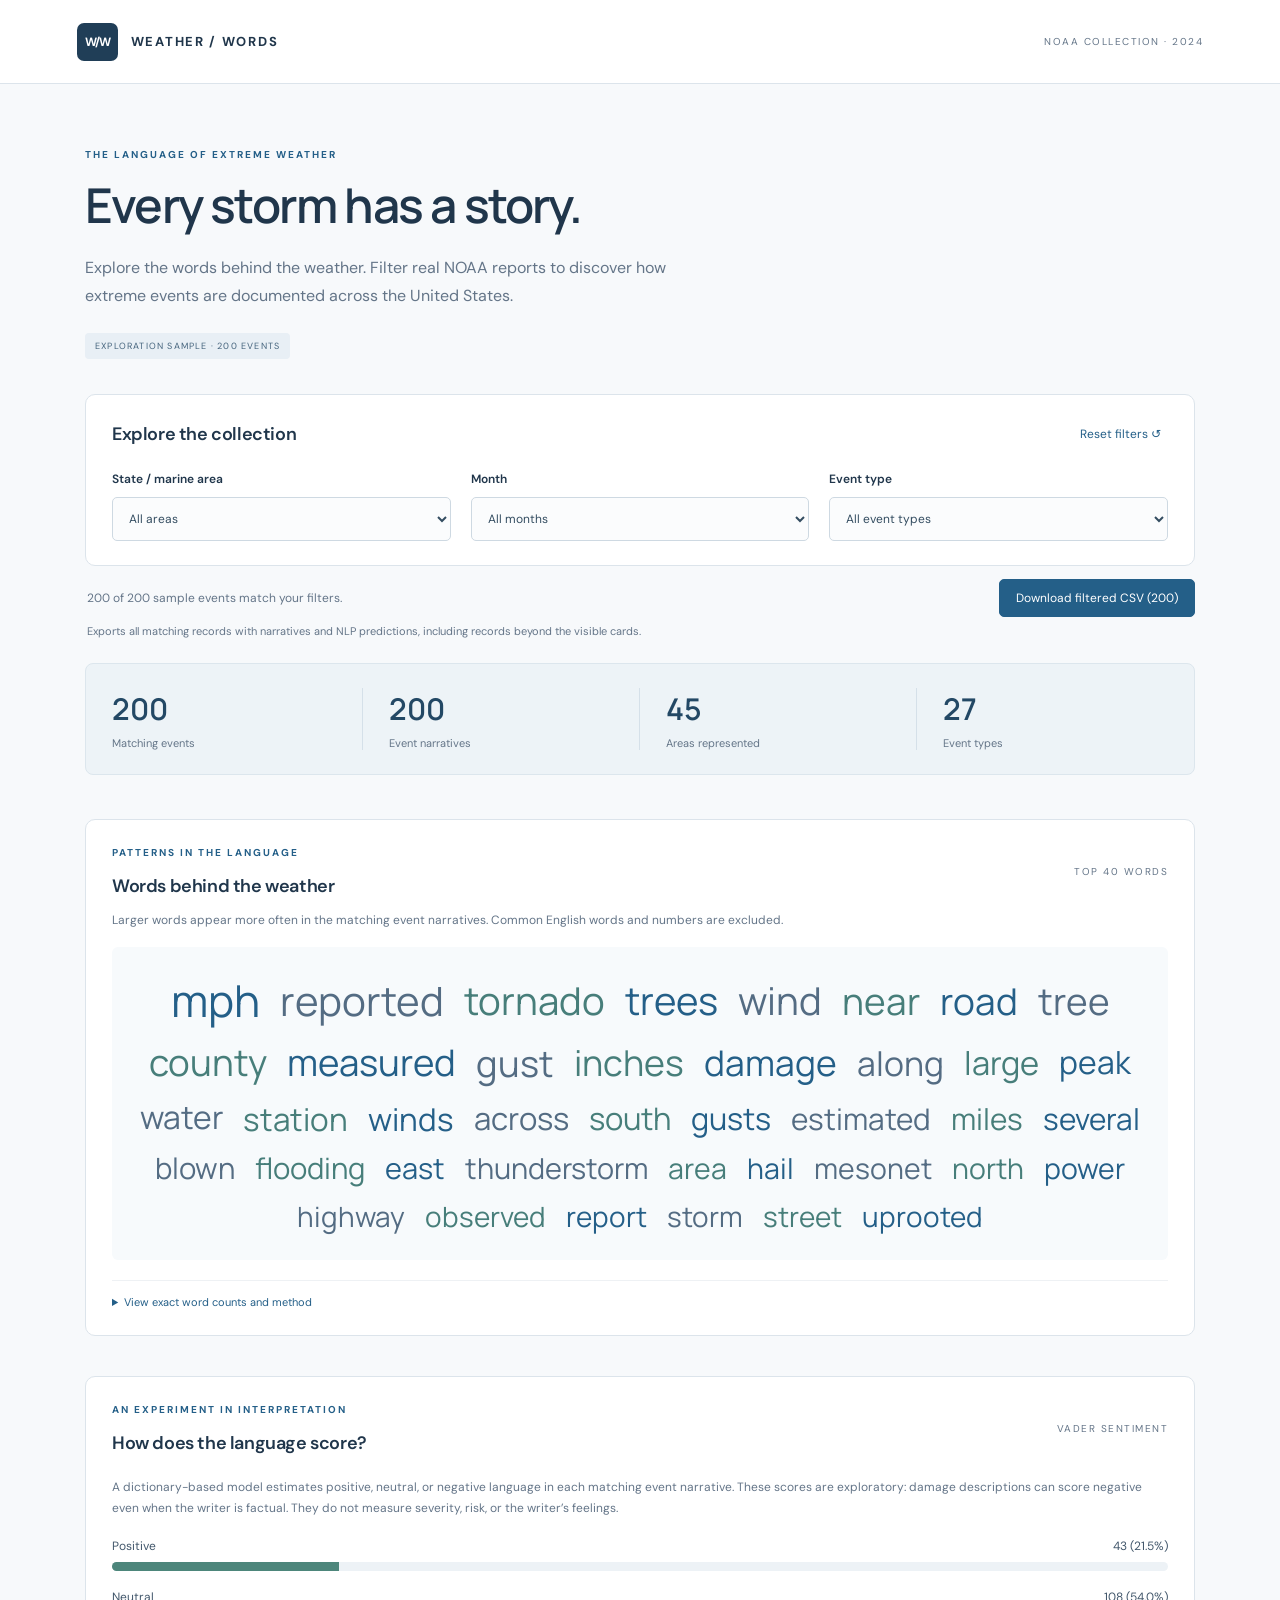
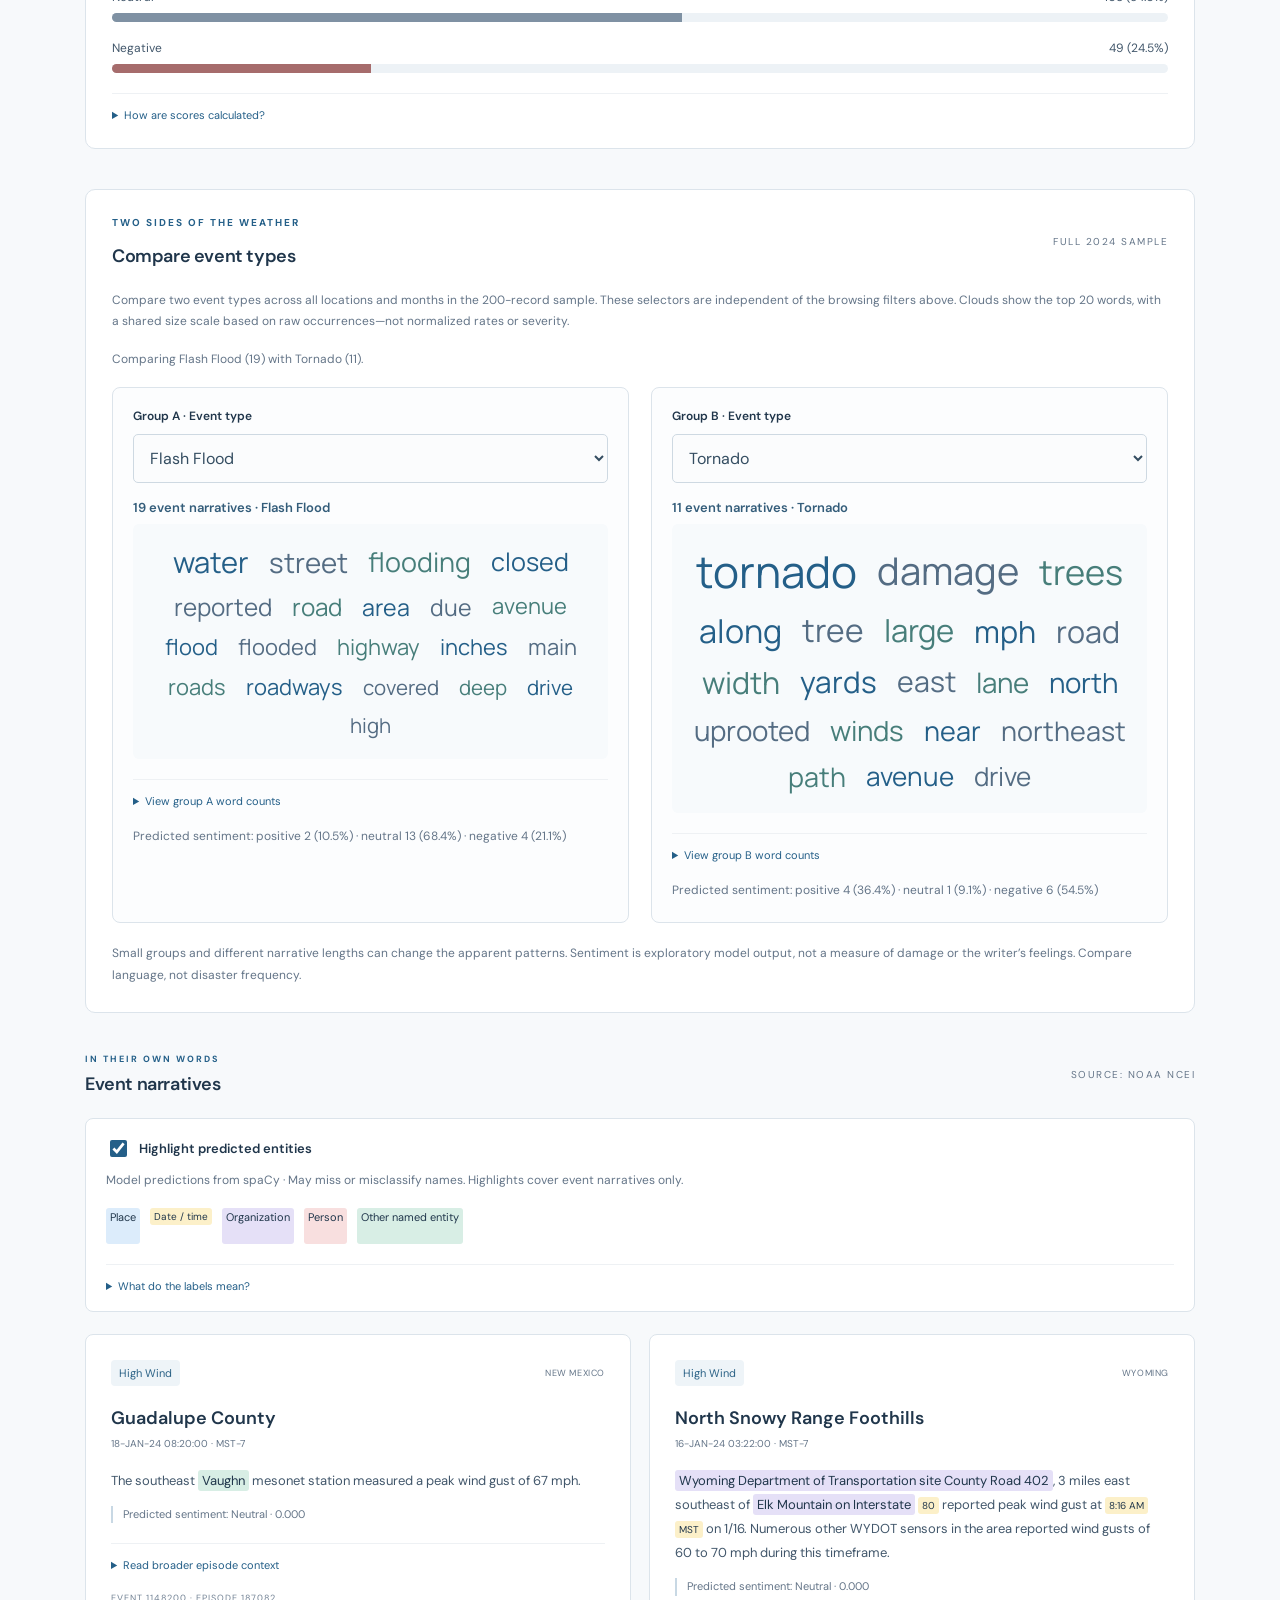
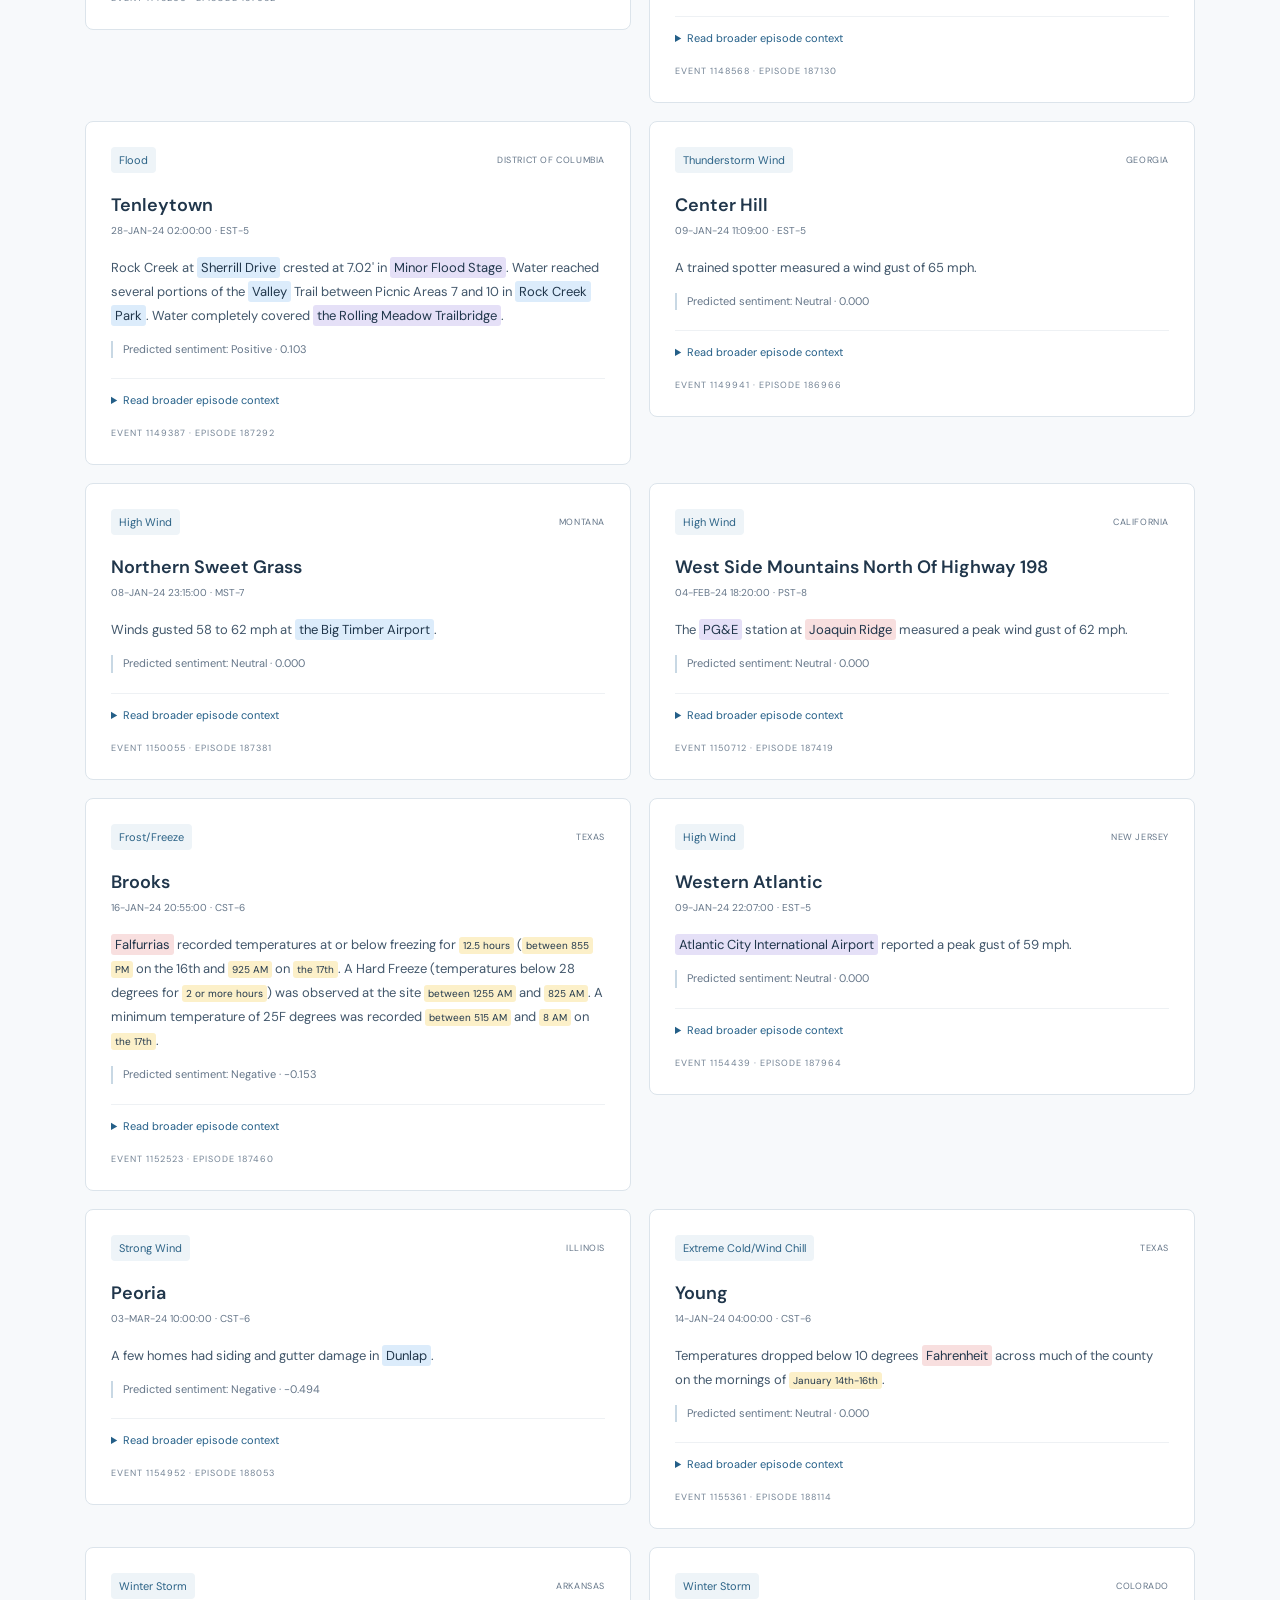
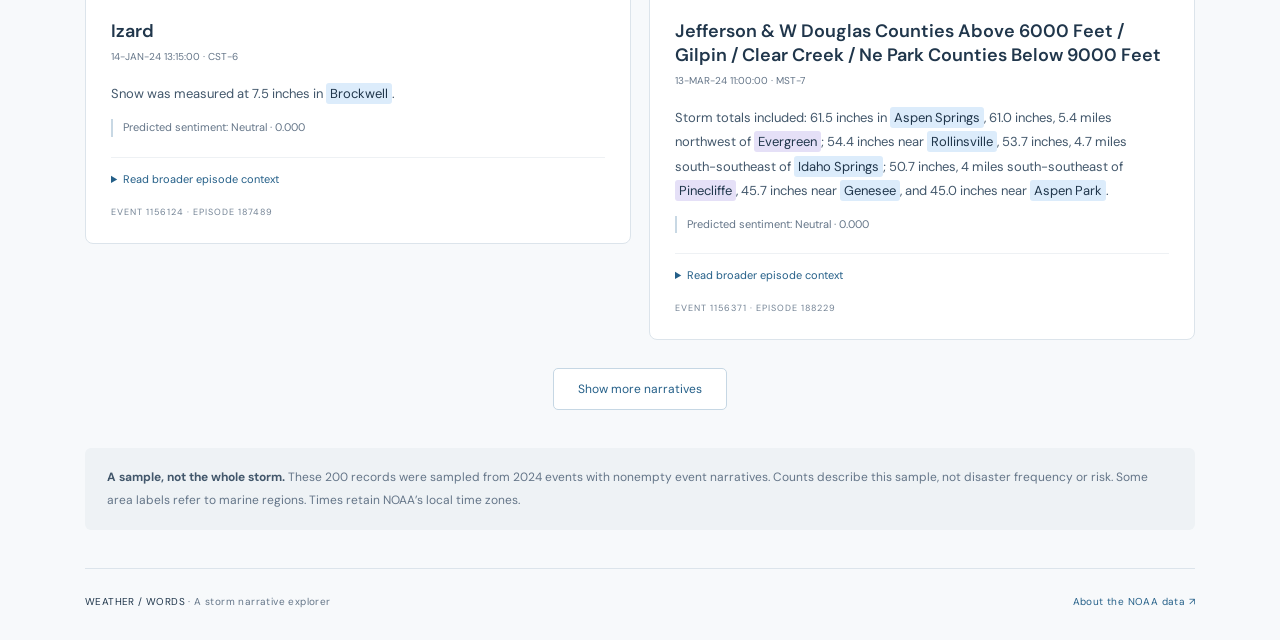
==== commit cec22fa5: "Deploy event type comparison" ====
--- a/index.html
+++ b/index.html
@@ -1,6 +1,6 @@
 <!doctype html>
 <html lang="en">
-<head><meta charset="utf-8"><meta name="viewport" content="width=device-width,initial-scale=1"><title>Weather / Words — Storm narrative explorer</title><link rel="stylesheet" href="styles.css?v=csv-export-2"></head>
+<head><meta charset="utf-8"><meta name="viewport" content="width=device-width,initial-scale=1"><title>Weather / Words — Storm narrative explorer</title><link rel="stylesheet" href="styles.css?v=comparison-1"></head>
 <body>
 <header><a class="brand" href="./"><span class="mark">W/W</span> WEATHER / WORDS</a><span class="edition">NOAA COLLECTION · 2024</span></header>
 <main>
@@ -10,8 +10,9 @@
 <section class="metrics" aria-label="Filtered collection summary"><div><span class="metric" id="count">—</span><span>Matching events</span></div><div><span class="metric" id="narratives">—</span><span>Event narratives</span></div><div><span class="metric" id="areas">—</span><span>Areas represented</span></div><div><span class="metric" id="types">—</span><span>Event types</span></div></section>
 <section class="word-panel" aria-labelledby="words-title"><div class="section-heading"><div><p class="eyebrow">PATTERNS IN THE LANGUAGE</p><h2 id="words-title">Words behind the weather</h2></div><span class="source-label">TOP 40 WORDS</span></div><p class="word-description">Larger words appear more often in the matching event narratives. Common English words and numbers are excluded.</p><div id="word-cloud" class="word-cloud" aria-label="Word frequencies"></div><details class="word-details"><summary>View exact word counts and method</summary><p class="word-description">Counts include every occurrence in event narratives across all matching records, including records beyond the first page. Words are lowercased; punctuation, numbers, and words shorter than three letters are removed. Word forms such as “flood” and “flooding” stay separate. Broader episode context is excluded. Frequency describes language, not storm severity.</p><table><caption>Most frequent words in the filtered narratives</caption><thead><tr><th scope="col">Word</th><th scope="col">Occurrences</th></tr></thead><tbody id="word-counts"></tbody></table></details></section>
 <section class="sentiment-panel" aria-labelledby="sentiment-title"><div class="section-heading"><div><p class="eyebrow">AN EXPERIMENT IN INTERPRETATION</p><h2 id="sentiment-title">How does the language score?</h2></div><span class="source-label">VADER SENTIMENT</span></div><p class="word-description">A dictionary-based model estimates positive, neutral, or negative language in each matching event narrative. These scores are exploratory: damage descriptions can score negative even when the writer is factual. They do not measure severity, risk, or the writer’s feelings.</p><div id="sentiment-summary"></div><details><summary>How are scores calculated?</summary><p class="word-description">VADER 3.3.2 uses word sentiment, punctuation, capitalization, and rules such as negation. Its compound score ranges from −1 to +1. Scores ≥ +0.05 are labeled positive, ≤ −0.05 negative, and the rest neutral. Scores are not probabilities. VADER was designed for social media and has not been validated on this NOAA sample. Each record counts once; no matching records means no distribution. Event narratives only; episode context is excluded.</p></details></section>
+<section class="comparison-panel" aria-labelledby="compare-title"><div class="section-heading"><div><p class="eyebrow">TWO SIDES OF THE WEATHER</p><h2 id="compare-title">Compare event types</h2></div><span class="source-label">FULL 2024 SAMPLE</span></div><p class="word-description">Compare two event types across all locations and months in the 200-record sample. These selectors are independent of the browsing filters above. Clouds show the top 20 words, with a shared size scale based on raw occurrences—not normalized rates or severity.</p><p id="comparison-status" role="status" aria-live="polite" class="word-description">Loading comparison…</p><div class="comparison-grid"><article class="comparison-group" aria-labelledby="compare-label-a"><label id="compare-label-a" for="compare-a">Group A · Event type</label><select id="compare-a" disabled></select><p id="compare-count-a" class="comparison-count"></p><p id="compare-warning-a" class="comparison-warning"></p><div id="compare-cloud-a" class="word-cloud" aria-label="Group A word frequencies"></div><details class="word-details"><summary>View group A word counts</summary><table><caption>Group A · Top words and raw occurrences</caption><thead><tr><th scope="col">Word</th><th scope="col">Occurrences</th></tr></thead><tbody id="compare-words-a"></tbody></table></details><p id="compare-sentiment-a" class="word-description"></p></article><article class="comparison-group" aria-labelledby="compare-label-b"><label id="compare-label-b" for="compare-b">Group B · Event type</label><select id="compare-b" disabled></select><p id="compare-count-b" class="comparison-count"></p><p id="compare-warning-b" class="comparison-warning"></p><div id="compare-cloud-b" class="word-cloud" aria-label="Group B word frequencies"></div><details class="word-details"><summary>View group B word counts</summary><table><caption>Group B · Top words and raw occurrences</caption><thead><tr><th scope="col">Word</th><th scope="col">Occurrences</th></tr></thead><tbody id="compare-words-b"></tbody></table></details><p id="compare-sentiment-b" class="word-description"></p></article></div><p class="word-description comparison-footnote">Small groups and different narrative lengths can change the apparent patterns. Sentiment is exploratory model output, not a measure of damage or the writer’s feelings. Compare language, not disaster frequency.</p></section>
 <section class="results" aria-labelledby="results-title"><div class="section-heading"><div><p class="eyebrow">IN THEIR OWN WORDS</p><h2 id="results-title">Event narratives</h2></div><span class="source-label">SOURCE: NOAA NCEI</span></div><div class="entity-controls"><label class="toggle"><input type="checkbox" id="highlight" checked> Highlight predicted entities</label><p class="word-description">Model predictions from spaCy · May miss or misclassify names. Highlights cover event narratives only.</p><div class="entity-legend"><span class="entity place">Place</span><span class="entity date">Date / time</span><span class="entity org">Organization</span><span class="entity person">Person</span><span class="entity other">Other named entity</span></div><details><summary>What do the labels mean?</summary><p class="word-description">Places include geopolitical areas, natural features, and facilities. Other named entities include named events, products, and works. Hover over a highlight or focus it with your keyboard to see its model label. Numeric quantities are left unhighlighted. A person or language label is adjusted to a place when the entire name matches a location field in the same NOAA record, ignoring case and repeated spaces. Highlight tooltips identify these adjustments. This context rule can still be wrong; labels are not verified facts.</p></details></div><div id="cards"></div><button class="more" id="more" hidden>Show more narratives</button></section>
 <aside class="note"><strong>A sample, not the whole storm.</strong> These 200 records were sampled from 2024 events with nonempty event narratives. Counts describe this sample, not disaster frequency or risk. Some area labels refer to marine regions. Times retain NOAA’s local time zones.</aside>
 <footer><span>WEATHER / WORDS <span class="muted">· A storm narrative explorer</span></span><a href="https://www.ncei.noaa.gov/stormevents/" target="_blank" rel="noopener noreferrer">About the NOAA data ↗</a></footer>
-</main><script type="module" src="app.js?v=csv-export-2"></script>
+</main><script type="module" src="app.js?v=comparison-1"></script>
 </body></html>
--- a/styles.css
+++ b/styles.css
@@ -4,3 +4,4 @@
 .entity-controls{margin:0 0 22px;padding:18px 20px;border:1px solid var(--line);border-radius:8px;background:white}.toggle{display:flex;align-items:center;gap:9px;font-size:13px;margin-bottom:10px}.toggle input{width:17px;height:17px;accent-color:var(--blue)}.entity-legend{display:flex;flex-wrap:wrap;gap:10px;font-size:11px}.entity{padding:2px 4px;border-radius:3px;color:#20364b;box-decoration-break:clone;-webkit-box-decoration-break:clone}.entity.place{background:#dcecfb}.entity.date{background:#fcf0c9}.entity.org{background:#e5e0f7}.entity.person{background:#f8dfdf}.entity.other{background:#d8eee5}mark.entity:focus-visible{outline:2px solid var(--blue);outline-offset:2px}.entity-controls details .word-description{margin:14px 0 0}
 .sentiment-panel{background:white;border:1px solid var(--line);border-radius:10px;padding:26px;margin-bottom:40px}.sentiment-row{display:grid;grid-template-columns:1fr auto;gap:8px;font-size:12px;color:#42576b;margin:18px 0}.sentiment-track{grid-column:1/-1;background:#edf2f6;height:9px;border-radius:5px;overflow:hidden}.sentiment-bar{height:100%;background:#7f91a3}.sentiment-bar.positive{background:#4d867b}.sentiment-bar.negative{background:#a66c6c}.sentiment-caption{font-size:11px;color:#647588;border-left:2px solid #c8d8e4;padding-left:10px;line-height:1.6}.sentiment-panel details p{margin-top:14px}@media(max-width:700px){.sentiment-panel{padding:20px}}
 .collection-actions{display:flex;justify-content:space-between;align-items:center;gap:16px;margin-top:8px}.download{background:#245f88;border:1px solid #245f88;color:white;border-radius:5px;padding:10px 16px;font-size:12px;flex-shrink:0}.download:hover{background:#1d4c6d}.download:disabled{background:#e4ebf0;color:#708293;border-color:#d7e0e8;cursor:not-allowed}.export-note{font-size:11px;color:var(--muted);line-height:1.7;margin:0 2px 16px}@media(max-width:700px){.collection-actions{align-items:flex-start;flex-direction:column;gap:0;margin-bottom:12px}.collection-actions #status{margin-bottom:10px}}
+.comparison-panel{background:white;border:1px solid var(--line);border-radius:10px;padding:26px;margin-bottom:40px}.comparison-grid{display:grid;grid-template-columns:repeat(2,minmax(0,1fr));gap:22px}.comparison-group{min-width:0;padding:20px;border:1px solid var(--line);border-radius:8px;background:#fcfdfe}.comparison-group select{margin-top:10px}.comparison-count{font-size:13px;font-weight:600;color:#345d7a;margin:16px 0 8px}.comparison-warning{font-size:11px;line-height:1.7;color:#805d24;margin:0 0 14px}.comparison-warning:empty{display:none}.comparison-group .word-cloud{min-height:230px;padding:20px 10px}.comparison-group>.word-description{margin:18px 0 0}.comparison-footnote{margin:20px 0 0}@media(max-width:700px){.comparison-panel{padding:20px}.comparison-grid{grid-template-columns:1fr}.comparison-group{padding:16px}.comparison-group .word-cloud{min-height:160px}}
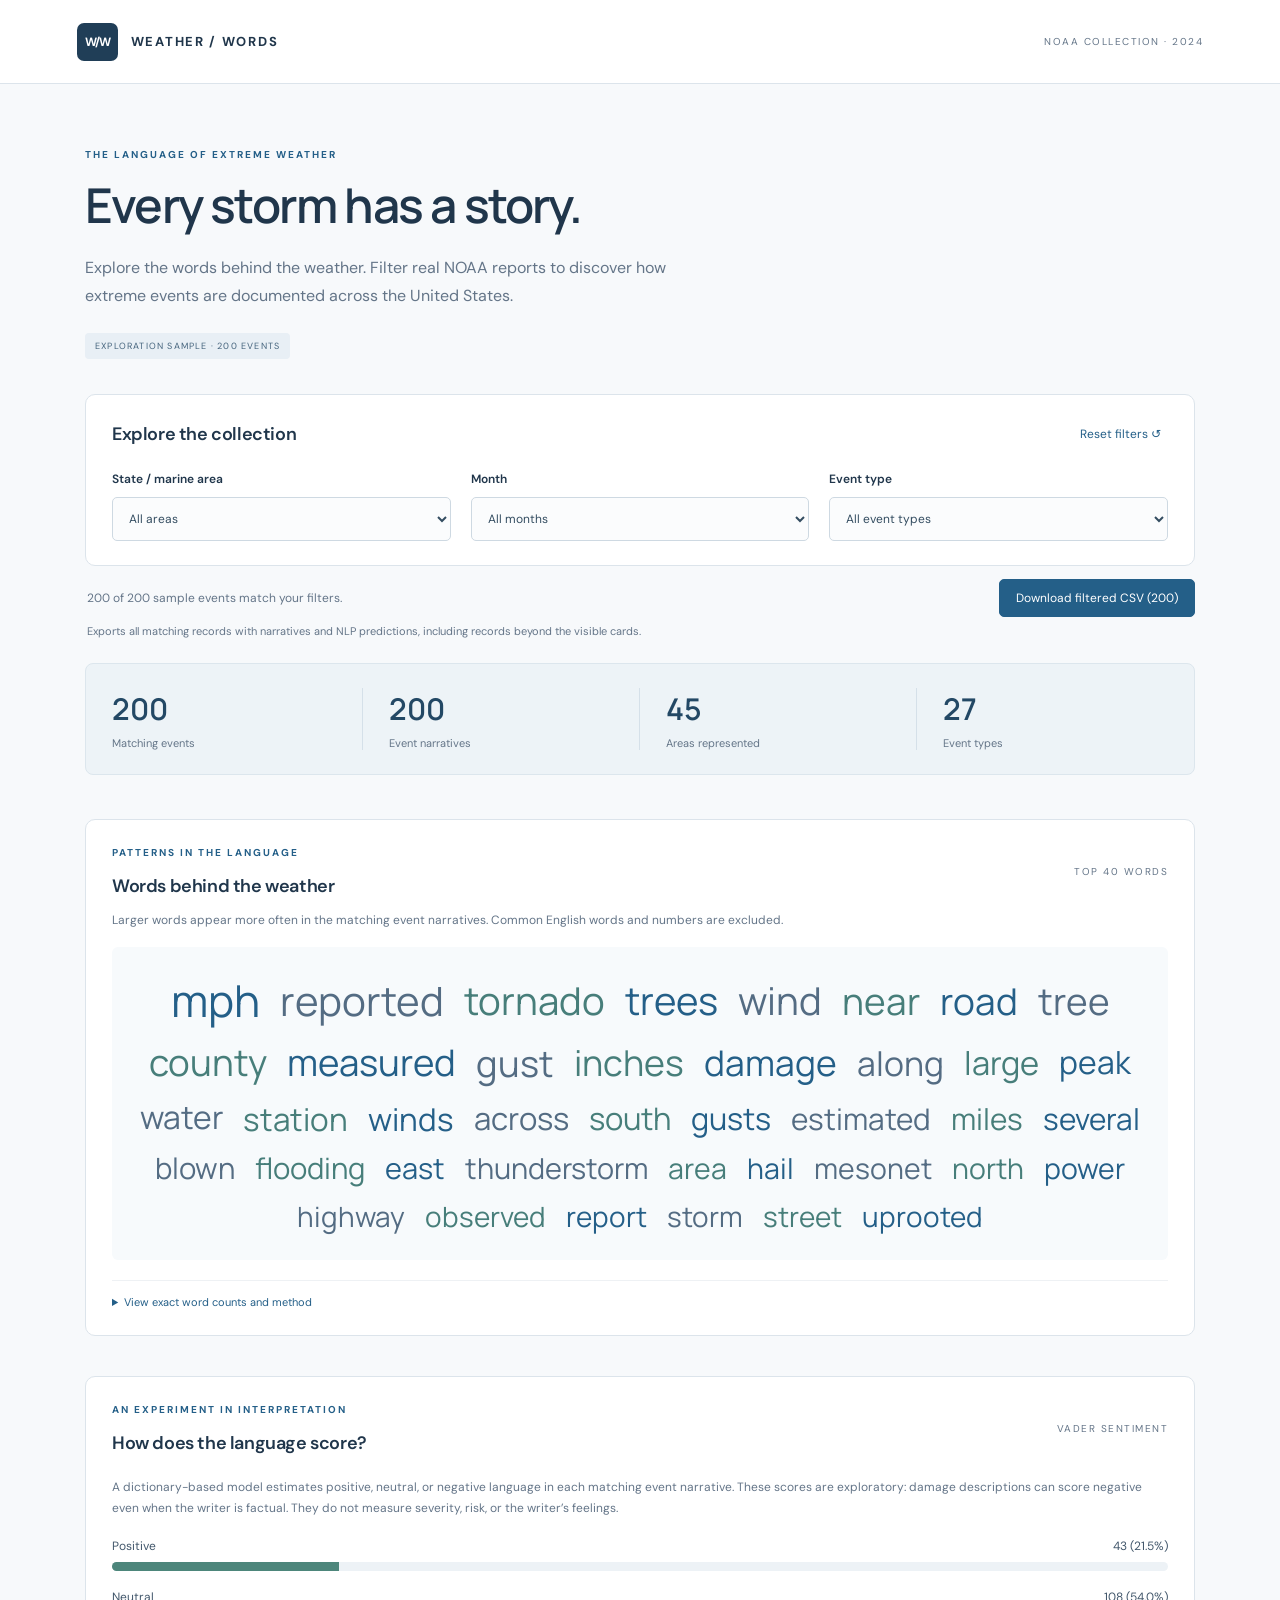
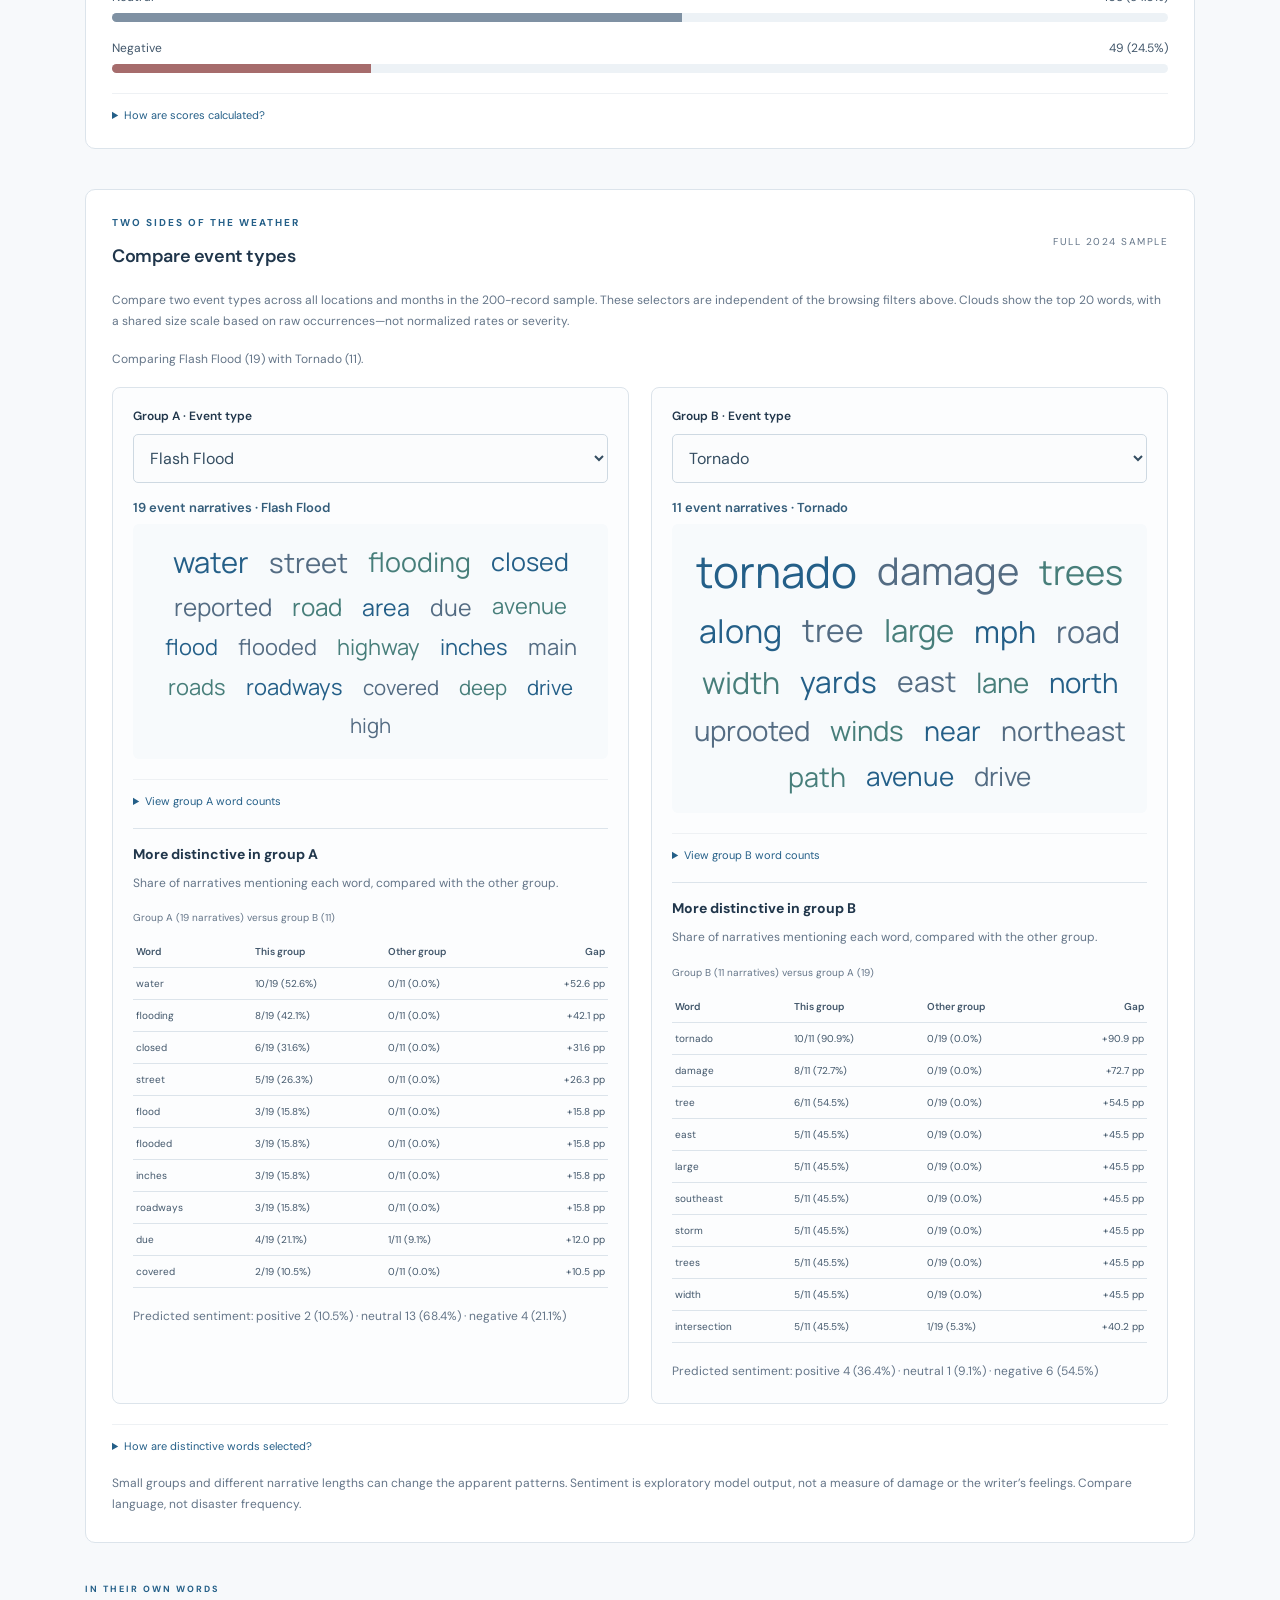
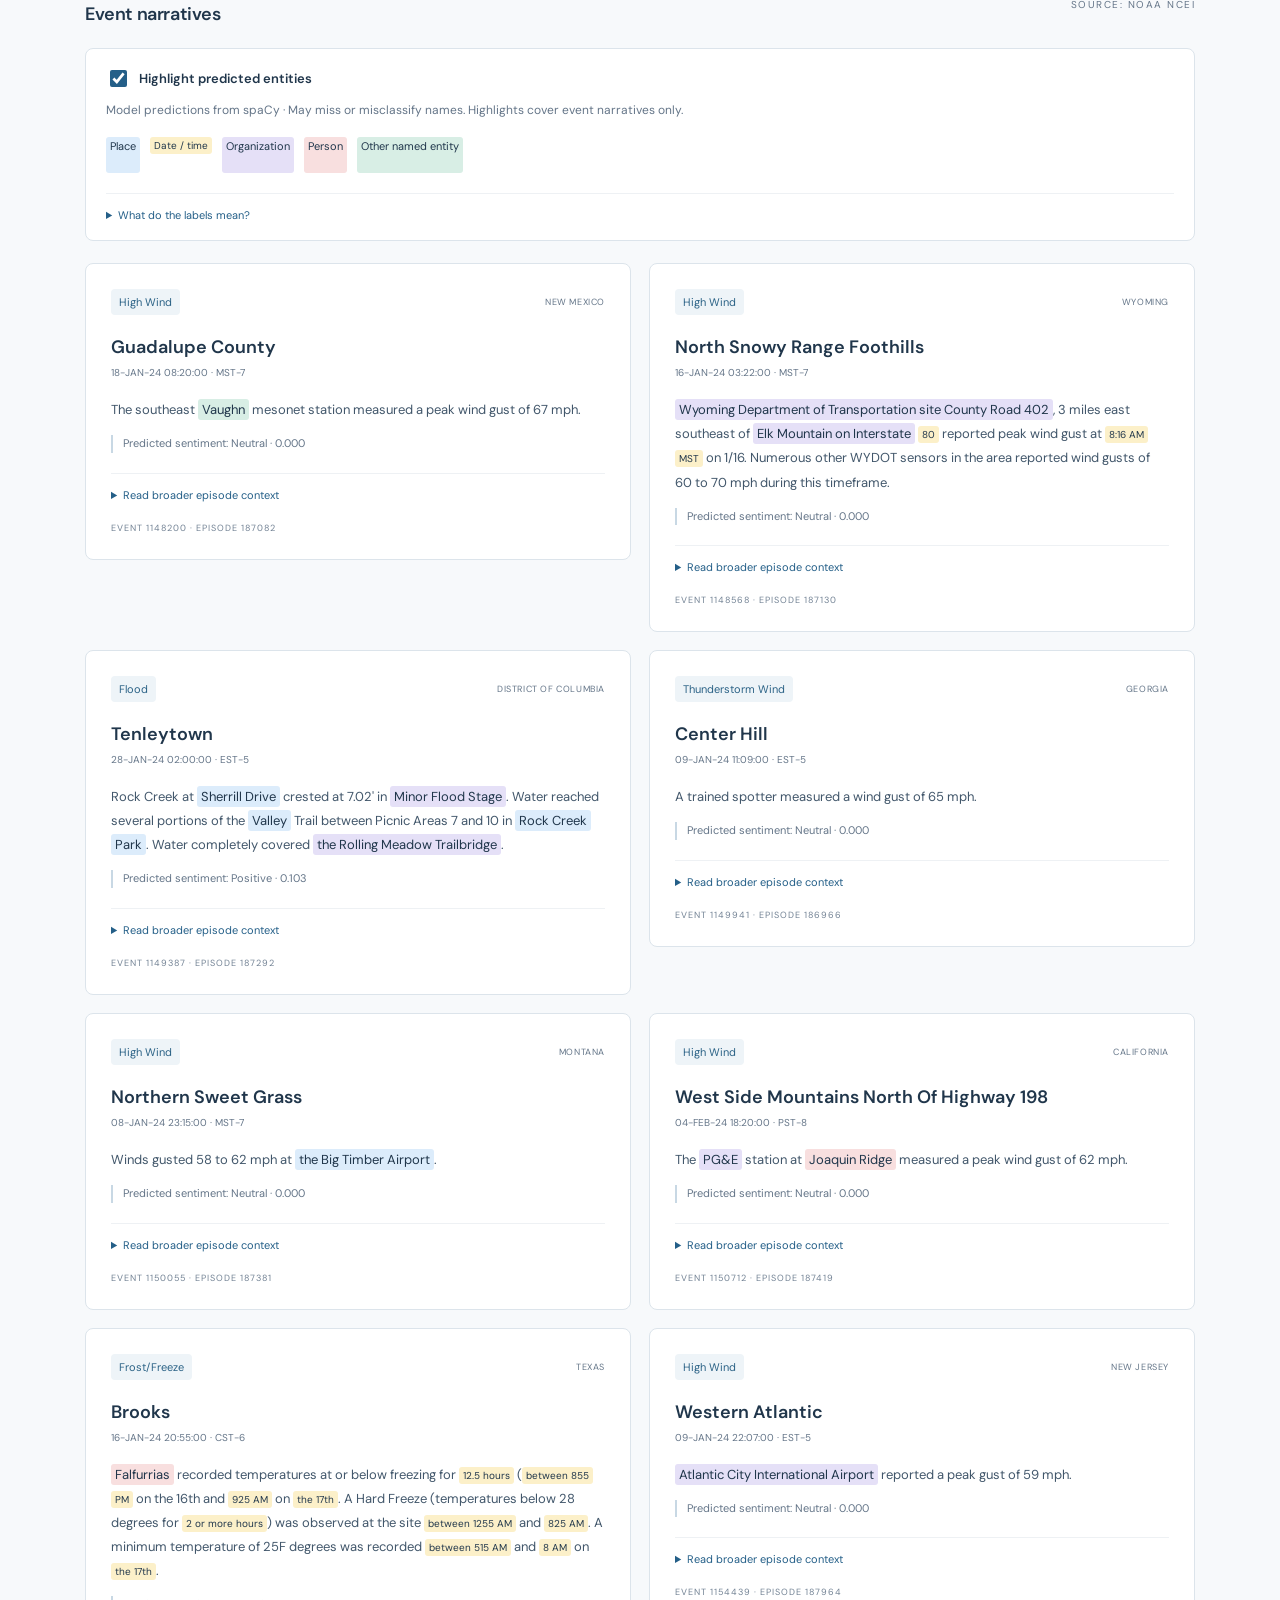
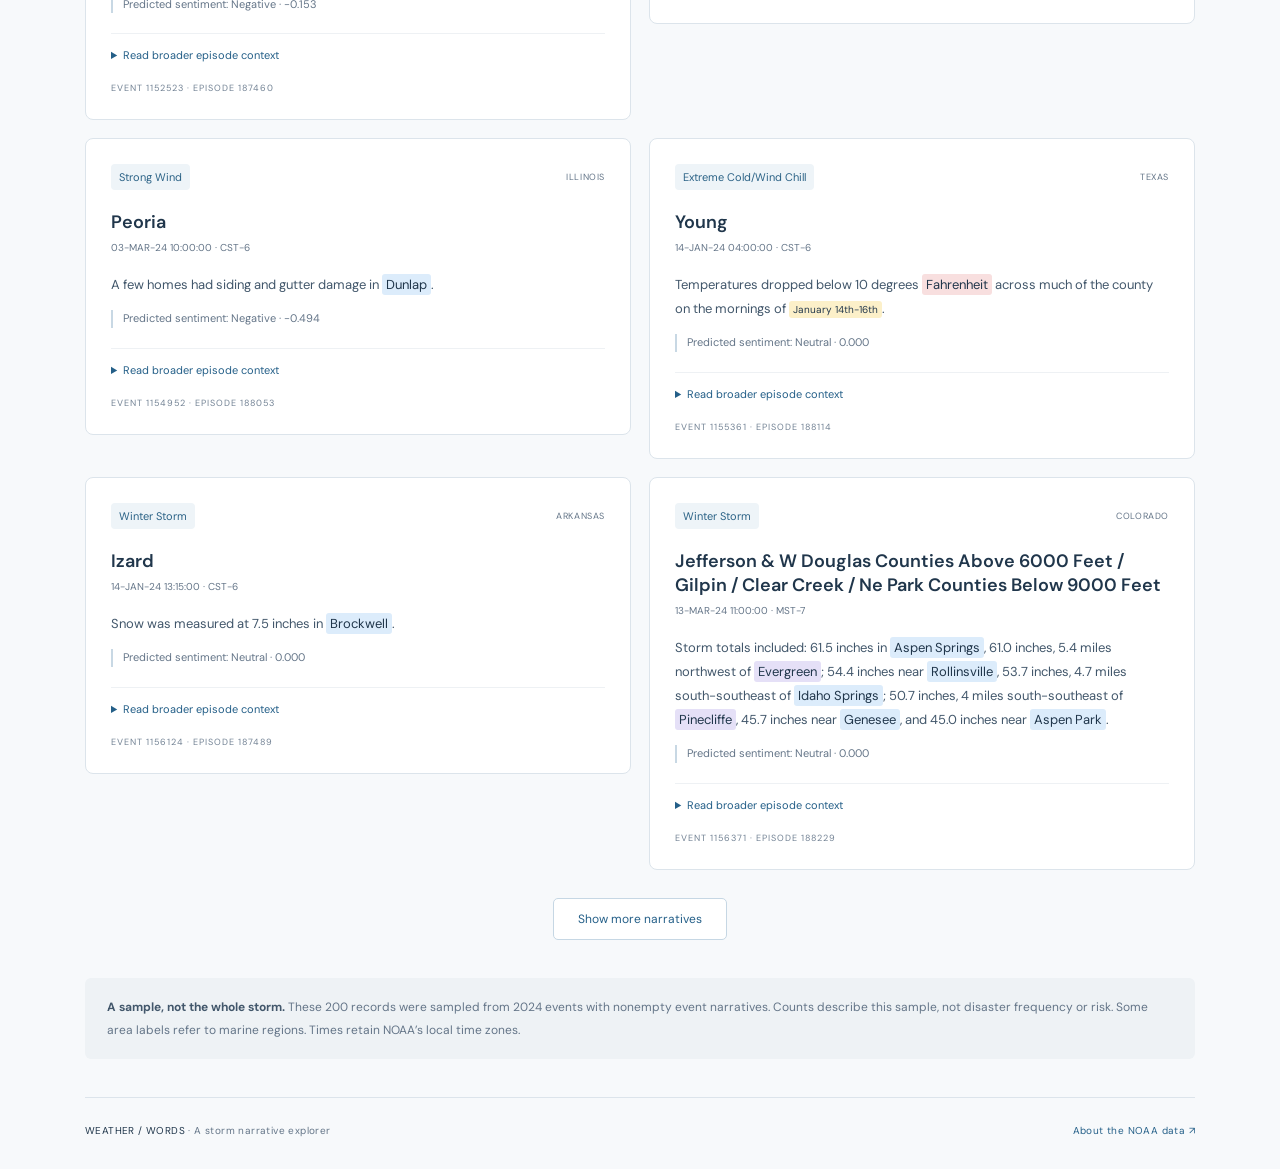
==== commit 3b909d14: "Deploy distinctive word comparisons" ====
--- a/index.html
+++ b/index.html
@@ -1,6 +1,6 @@
 <!doctype html>
 <html lang="en">
-<head><meta charset="utf-8"><meta name="viewport" content="width=device-width,initial-scale=1"><title>Weather / Words — Storm narrative explorer</title><link rel="stylesheet" href="styles.css?v=comparison-1"></head>
+<head><meta charset="utf-8"><meta name="viewport" content="width=device-width,initial-scale=1"><title>Weather / Words — Storm narrative explorer</title><link rel="stylesheet" href="styles.css?v=distinctive-1"></head>
 <body>
 <header><a class="brand" href="./"><span class="mark">W/W</span> WEATHER / WORDS</a><span class="edition">NOAA COLLECTION · 2024</span></header>
 <main>
@@ -10,9 +10,9 @@
 <section class="metrics" aria-label="Filtered collection summary"><div><span class="metric" id="count">—</span><span>Matching events</span></div><div><span class="metric" id="narratives">—</span><span>Event narratives</span></div><div><span class="metric" id="areas">—</span><span>Areas represented</span></div><div><span class="metric" id="types">—</span><span>Event types</span></div></section>
 <section class="word-panel" aria-labelledby="words-title"><div class="section-heading"><div><p class="eyebrow">PATTERNS IN THE LANGUAGE</p><h2 id="words-title">Words behind the weather</h2></div><span class="source-label">TOP 40 WORDS</span></div><p class="word-description">Larger words appear more often in the matching event narratives. Common English words and numbers are excluded.</p><div id="word-cloud" class="word-cloud" aria-label="Word frequencies"></div><details class="word-details"><summary>View exact word counts and method</summary><p class="word-description">Counts include every occurrence in event narratives across all matching records, including records beyond the first page. Words are lowercased; punctuation, numbers, and words shorter than three letters are removed. Word forms such as “flood” and “flooding” stay separate. Broader episode context is excluded. Frequency describes language, not storm severity.</p><table><caption>Most frequent words in the filtered narratives</caption><thead><tr><th scope="col">Word</th><th scope="col">Occurrences</th></tr></thead><tbody id="word-counts"></tbody></table></details></section>
 <section class="sentiment-panel" aria-labelledby="sentiment-title"><div class="section-heading"><div><p class="eyebrow">AN EXPERIMENT IN INTERPRETATION</p><h2 id="sentiment-title">How does the language score?</h2></div><span class="source-label">VADER SENTIMENT</span></div><p class="word-description">A dictionary-based model estimates positive, neutral, or negative language in each matching event narrative. These scores are exploratory: damage descriptions can score negative even when the writer is factual. They do not measure severity, risk, or the writer’s feelings.</p><div id="sentiment-summary"></div><details><summary>How are scores calculated?</summary><p class="word-description">VADER 3.3.2 uses word sentiment, punctuation, capitalization, and rules such as negation. Its compound score ranges from −1 to +1. Scores ≥ +0.05 are labeled positive, ≤ −0.05 negative, and the rest neutral. Scores are not probabilities. VADER was designed for social media and has not been validated on this NOAA sample. Each record counts once; no matching records means no distribution. Event narratives only; episode context is excluded.</p></details></section>
-<section class="comparison-panel" aria-labelledby="compare-title"><div class="section-heading"><div><p class="eyebrow">TWO SIDES OF THE WEATHER</p><h2 id="compare-title">Compare event types</h2></div><span class="source-label">FULL 2024 SAMPLE</span></div><p class="word-description">Compare two event types across all locations and months in the 200-record sample. These selectors are independent of the browsing filters above. Clouds show the top 20 words, with a shared size scale based on raw occurrences—not normalized rates or severity.</p><p id="comparison-status" role="status" aria-live="polite" class="word-description">Loading comparison…</p><div class="comparison-grid"><article class="comparison-group" aria-labelledby="compare-label-a"><label id="compare-label-a" for="compare-a">Group A · Event type</label><select id="compare-a" disabled></select><p id="compare-count-a" class="comparison-count"></p><p id="compare-warning-a" class="comparison-warning"></p><div id="compare-cloud-a" class="word-cloud" aria-label="Group A word frequencies"></div><details class="word-details"><summary>View group A word counts</summary><table><caption>Group A · Top words and raw occurrences</caption><thead><tr><th scope="col">Word</th><th scope="col">Occurrences</th></tr></thead><tbody id="compare-words-a"></tbody></table></details><p id="compare-sentiment-a" class="word-description"></p></article><article class="comparison-group" aria-labelledby="compare-label-b"><label id="compare-label-b" for="compare-b">Group B · Event type</label><select id="compare-b" disabled></select><p id="compare-count-b" class="comparison-count"></p><p id="compare-warning-b" class="comparison-warning"></p><div id="compare-cloud-b" class="word-cloud" aria-label="Group B word frequencies"></div><details class="word-details"><summary>View group B word counts</summary><table><caption>Group B · Top words and raw occurrences</caption><thead><tr><th scope="col">Word</th><th scope="col">Occurrences</th></tr></thead><tbody id="compare-words-b"></tbody></table></details><p id="compare-sentiment-b" class="word-description"></p></article></div><p class="word-description comparison-footnote">Small groups and different narrative lengths can change the apparent patterns. Sentiment is exploratory model output, not a measure of damage or the writer’s feelings. Compare language, not disaster frequency.</p></section>
+<section class="comparison-panel" aria-labelledby="compare-title"><div class="section-heading"><div><p class="eyebrow">TWO SIDES OF THE WEATHER</p><h2 id="compare-title">Compare event types</h2></div><span class="source-label">FULL 2024 SAMPLE</span></div><p class="word-description">Compare two event types across all locations and months in the 200-record sample. These selectors are independent of the browsing filters above. Clouds show the top 20 words, with a shared size scale based on raw occurrences—not normalized rates or severity.</p><p id="comparison-status" role="status" aria-live="polite" class="word-description">Loading comparison…</p><div class="comparison-grid"><article class="comparison-group" aria-labelledby="compare-label-a"><label id="compare-label-a" for="compare-a">Group A · Event type</label><select id="compare-a" disabled></select><p id="compare-count-a" class="comparison-count"></p><p id="compare-warning-a" class="comparison-warning"></p><div id="compare-cloud-a" class="word-cloud" aria-label="Group A word frequencies"></div><details class="word-details"><summary>View group A word counts</summary><table><caption>Group A · Top words and raw occurrences</caption><thead><tr><th scope="col">Word</th><th scope="col">Occurrences</th></tr></thead><tbody id="compare-words-a"></tbody></table></details><section class="distinctive" aria-labelledby="distinctive-title-a"><h3 id="distinctive-title-a">More distinctive in group A</h3><p class="word-description">Share of narratives mentioning each word, compared with the other group.</p><div id="distinctive-a"></div></section><p id="compare-sentiment-a" class="word-description"></p></article><article class="comparison-group" aria-labelledby="compare-label-b"><label id="compare-label-b" for="compare-b">Group B · Event type</label><select id="compare-b" disabled></select><p id="compare-count-b" class="comparison-count"></p><p id="compare-warning-b" class="comparison-warning"></p><div id="compare-cloud-b" class="word-cloud" aria-label="Group B word frequencies"></div><details class="word-details"><summary>View group B word counts</summary><table><caption>Group B · Top words and raw occurrences</caption><thead><tr><th scope="col">Word</th><th scope="col">Occurrences</th></tr></thead><tbody id="compare-words-b"></tbody></table></details><section class="distinctive" aria-labelledby="distinctive-title-b"><h3 id="distinctive-title-b">More distinctive in group B</h3><p class="word-description">Share of narratives mentioning each word, compared with the other group.</p><div id="distinctive-b"></div></section><p id="compare-sentiment-b" class="word-description"></p></article></div><details class="distinctive-method"><summary>How are distinctive words selected?</summary><p class="word-description">Each word counts once per event narrative. We subtract the other group’s share of narratives mentioning that word from this group’s share, then rank the positive differences. Only words appearing in at least two narratives in this group are included; the top 10 are shown. The gap is measured in percentage points (pp). We use the same common-word filtering as the word clouds and exclude episode context. These descriptive differences are not tests of statistical significance. Small groups and longer reports can still skew the results.</p></details><p class="word-description comparison-footnote">Small groups and different narrative lengths can change the apparent patterns. Sentiment is exploratory model output, not a measure of damage or the writer’s feelings. Compare language, not disaster frequency.</p></section>
 <section class="results" aria-labelledby="results-title"><div class="section-heading"><div><p class="eyebrow">IN THEIR OWN WORDS</p><h2 id="results-title">Event narratives</h2></div><span class="source-label">SOURCE: NOAA NCEI</span></div><div class="entity-controls"><label class="toggle"><input type="checkbox" id="highlight" checked> Highlight predicted entities</label><p class="word-description">Model predictions from spaCy · May miss or misclassify names. Highlights cover event narratives only.</p><div class="entity-legend"><span class="entity place">Place</span><span class="entity date">Date / time</span><span class="entity org">Organization</span><span class="entity person">Person</span><span class="entity other">Other named entity</span></div><details><summary>What do the labels mean?</summary><p class="word-description">Places include geopolitical areas, natural features, and facilities. Other named entities include named events, products, and works. Hover over a highlight or focus it with your keyboard to see its model label. Numeric quantities are left unhighlighted. A person or language label is adjusted to a place when the entire name matches a location field in the same NOAA record, ignoring case and repeated spaces. Highlight tooltips identify these adjustments. This context rule can still be wrong; labels are not verified facts.</p></details></div><div id="cards"></div><button class="more" id="more" hidden>Show more narratives</button></section>
 <aside class="note"><strong>A sample, not the whole storm.</strong> These 200 records were sampled from 2024 events with nonempty event narratives. Counts describe this sample, not disaster frequency or risk. Some area labels refer to marine regions. Times retain NOAA’s local time zones.</aside>
 <footer><span>WEATHER / WORDS <span class="muted">· A storm narrative explorer</span></span><a href="https://www.ncei.noaa.gov/stormevents/" target="_blank" rel="noopener noreferrer">About the NOAA data ↗</a></footer>
-</main><script type="module" src="app.js?v=comparison-1"></script>
+</main><script type="module" src="app.js?v=distinctive-1"></script>
 </body></html>
--- a/styles.css
+++ b/styles.css
@@ -5,3 +5,4 @@
 .sentiment-panel{background:white;border:1px solid var(--line);border-radius:10px;padding:26px;margin-bottom:40px}.sentiment-row{display:grid;grid-template-columns:1fr auto;gap:8px;font-size:12px;color:#42576b;margin:18px 0}.sentiment-track{grid-column:1/-1;background:#edf2f6;height:9px;border-radius:5px;overflow:hidden}.sentiment-bar{height:100%;background:#7f91a3}.sentiment-bar.positive{background:#4d867b}.sentiment-bar.negative{background:#a66c6c}.sentiment-caption{font-size:11px;color:#647588;border-left:2px solid #c8d8e4;padding-left:10px;line-height:1.6}.sentiment-panel details p{margin-top:14px}@media(max-width:700px){.sentiment-panel{padding:20px}}
 .collection-actions{display:flex;justify-content:space-between;align-items:center;gap:16px;margin-top:8px}.download{background:#245f88;border:1px solid #245f88;color:white;border-radius:5px;padding:10px 16px;font-size:12px;flex-shrink:0}.download:hover{background:#1d4c6d}.download:disabled{background:#e4ebf0;color:#708293;border-color:#d7e0e8;cursor:not-allowed}.export-note{font-size:11px;color:var(--muted);line-height:1.7;margin:0 2px 16px}@media(max-width:700px){.collection-actions{align-items:flex-start;flex-direction:column;gap:0;margin-bottom:12px}.collection-actions #status{margin-bottom:10px}}
 .comparison-panel{background:white;border:1px solid var(--line);border-radius:10px;padding:26px;margin-bottom:40px}.comparison-grid{display:grid;grid-template-columns:repeat(2,minmax(0,1fr));gap:22px}.comparison-group{min-width:0;padding:20px;border:1px solid var(--line);border-radius:8px;background:#fcfdfe}.comparison-group select{margin-top:10px}.comparison-count{font-size:13px;font-weight:600;color:#345d7a;margin:16px 0 8px}.comparison-warning{font-size:11px;line-height:1.7;color:#805d24;margin:0 0 14px}.comparison-warning:empty{display:none}.comparison-group .word-cloud{min-height:230px;padding:20px 10px}.comparison-group>.word-description{margin:18px 0 0}.comparison-footnote{margin:20px 0 0}@media(max-width:700px){.comparison-panel{padding:20px}.comparison-grid{grid-template-columns:1fr}.comparison-group{padding:16px}.comparison-group .word-cloud{min-height:160px}}
+.distinctive{border-top:1px solid var(--line);margin-top:20px;padding-top:16px}.distinctive h3{font-size:14px;margin:0 0 10px}.distinctive table{border-collapse:collapse;width:100%;font-size:10px;color:#42576b;table-layout:fixed}.distinctive caption{text-align:left;color:var(--muted);font-size:10px;line-height:1.6;margin:0 0 10px}.distinctive td,.distinctive th{text-align:left;padding:9px 3px;border-bottom:1px solid var(--line);overflow-wrap:anywhere;vertical-align:top;font-weight:400}.distinctive thead th{font-weight:600}.distinctive th:first-child{width:25%}.distinctive td:last-child,.distinctive th:last-child{text-align:right;width:19%}.distinctive-method{margin-top:20px}.distinctive-method p{margin-top:12px}
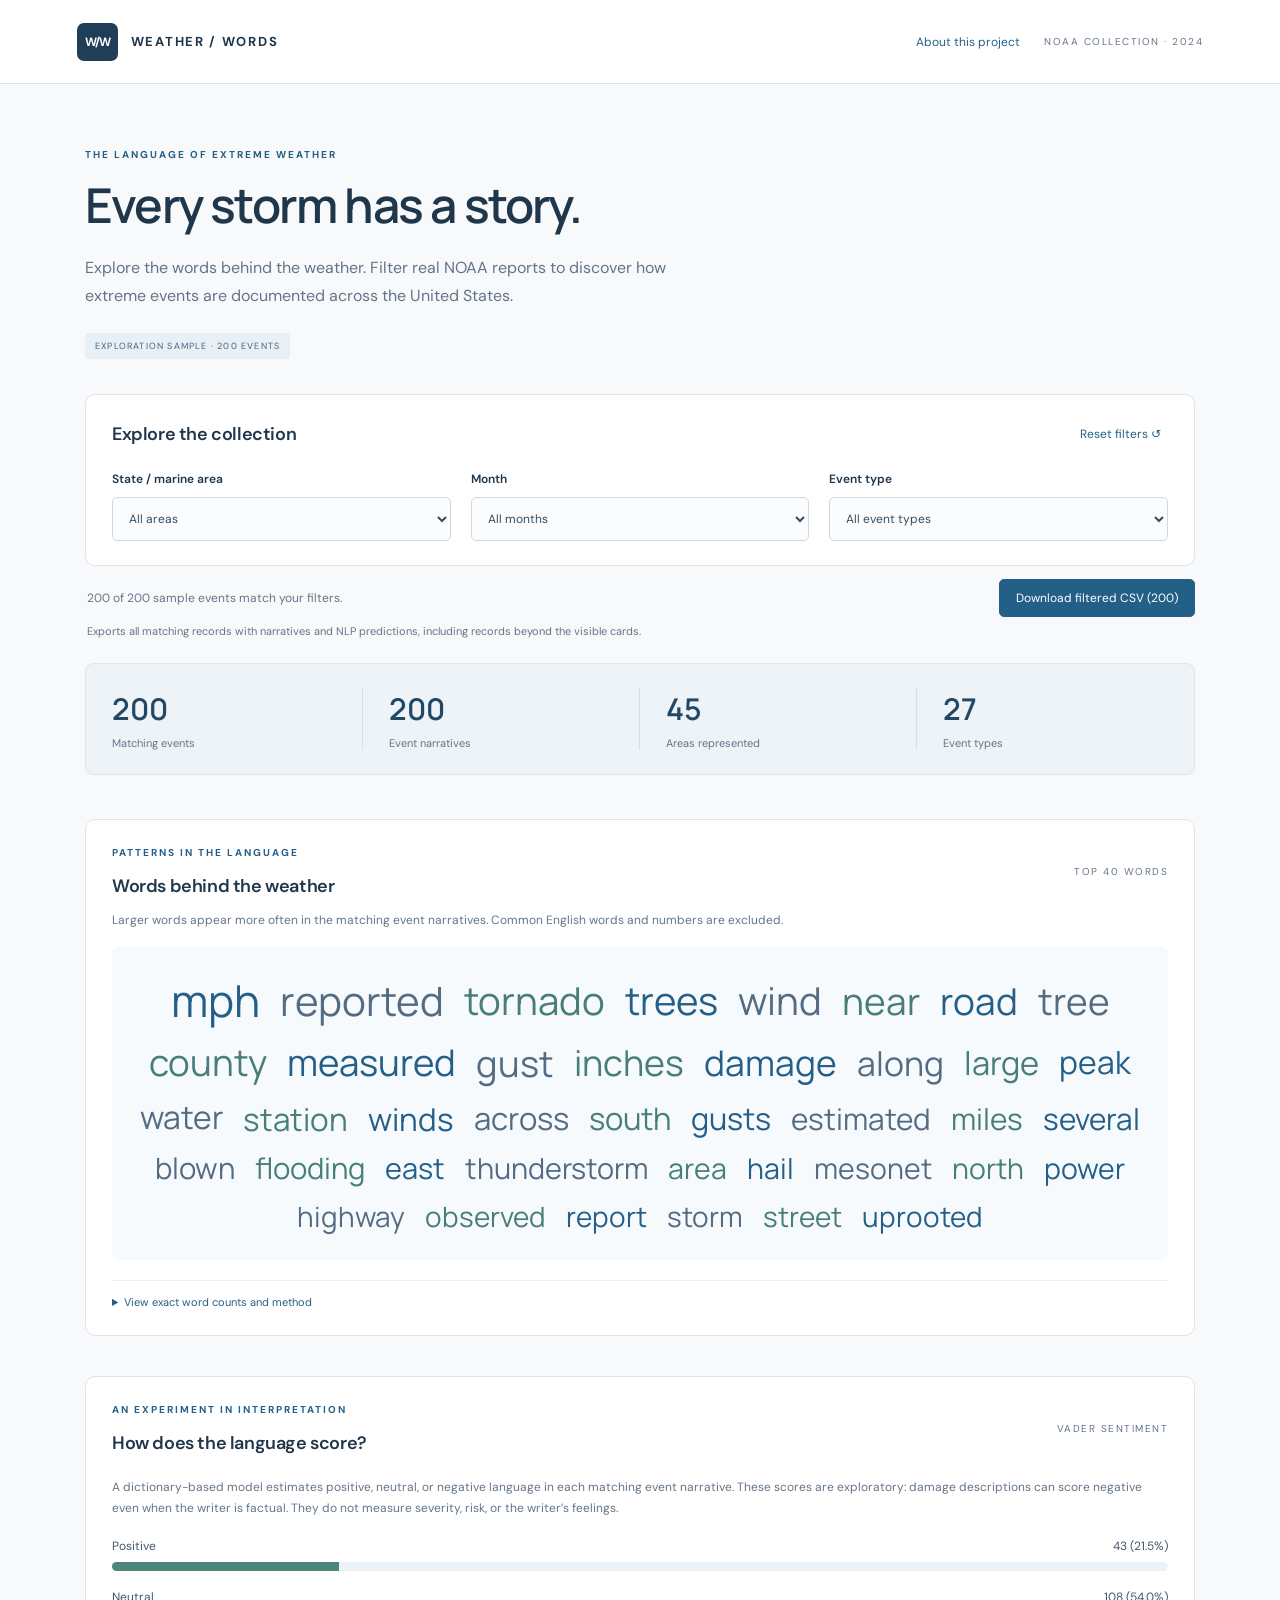
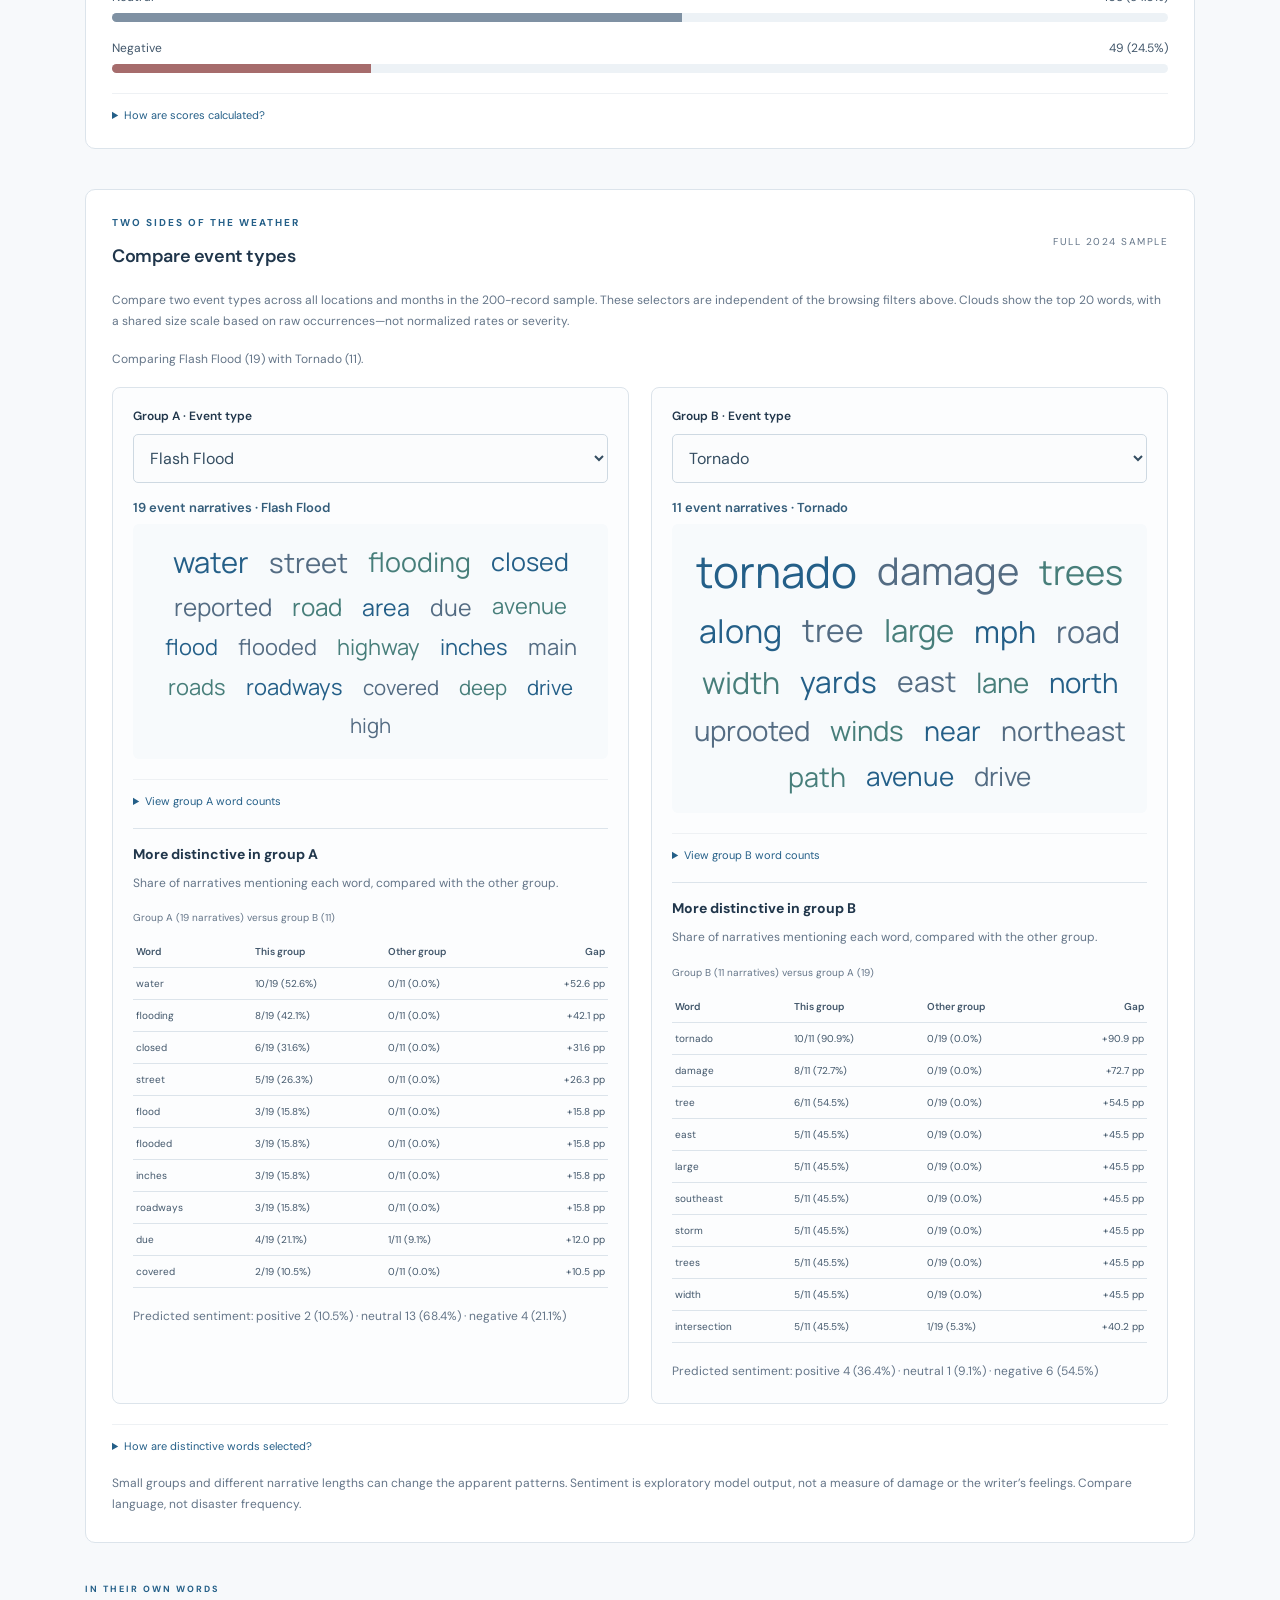
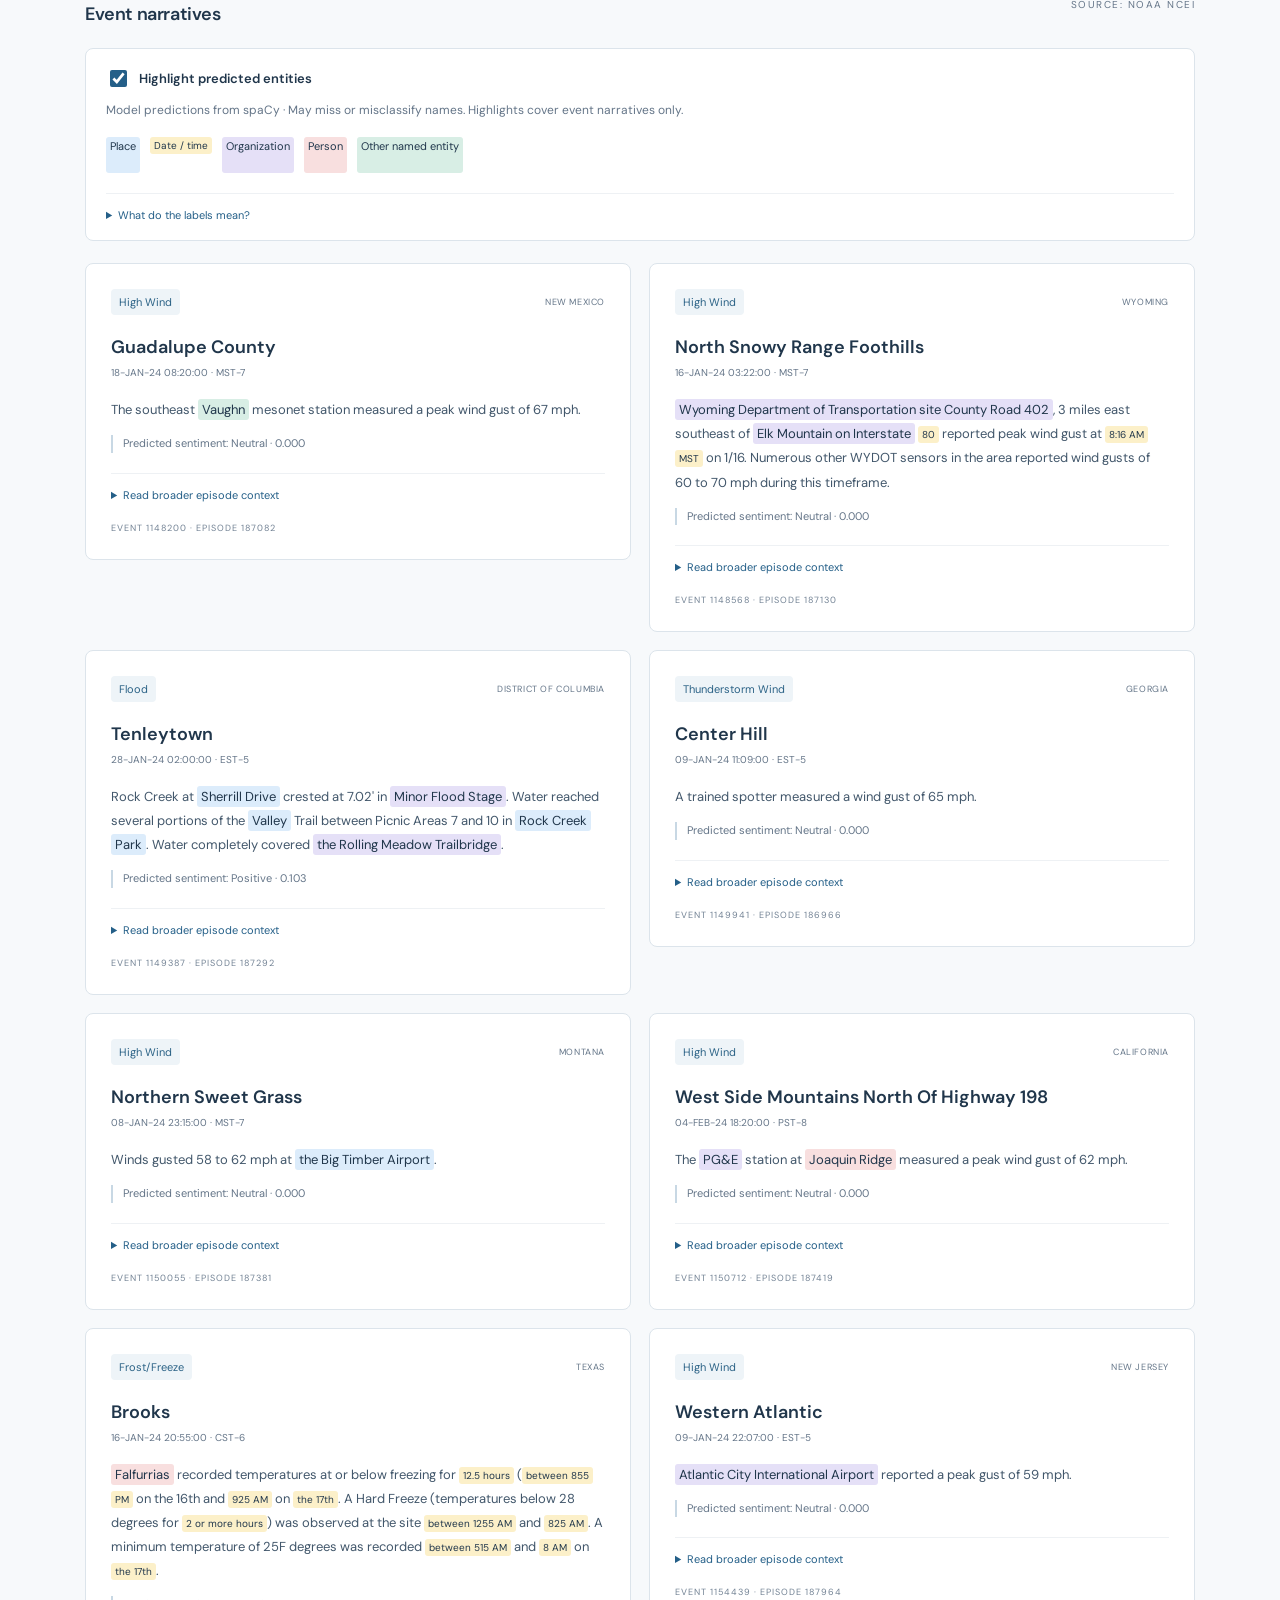
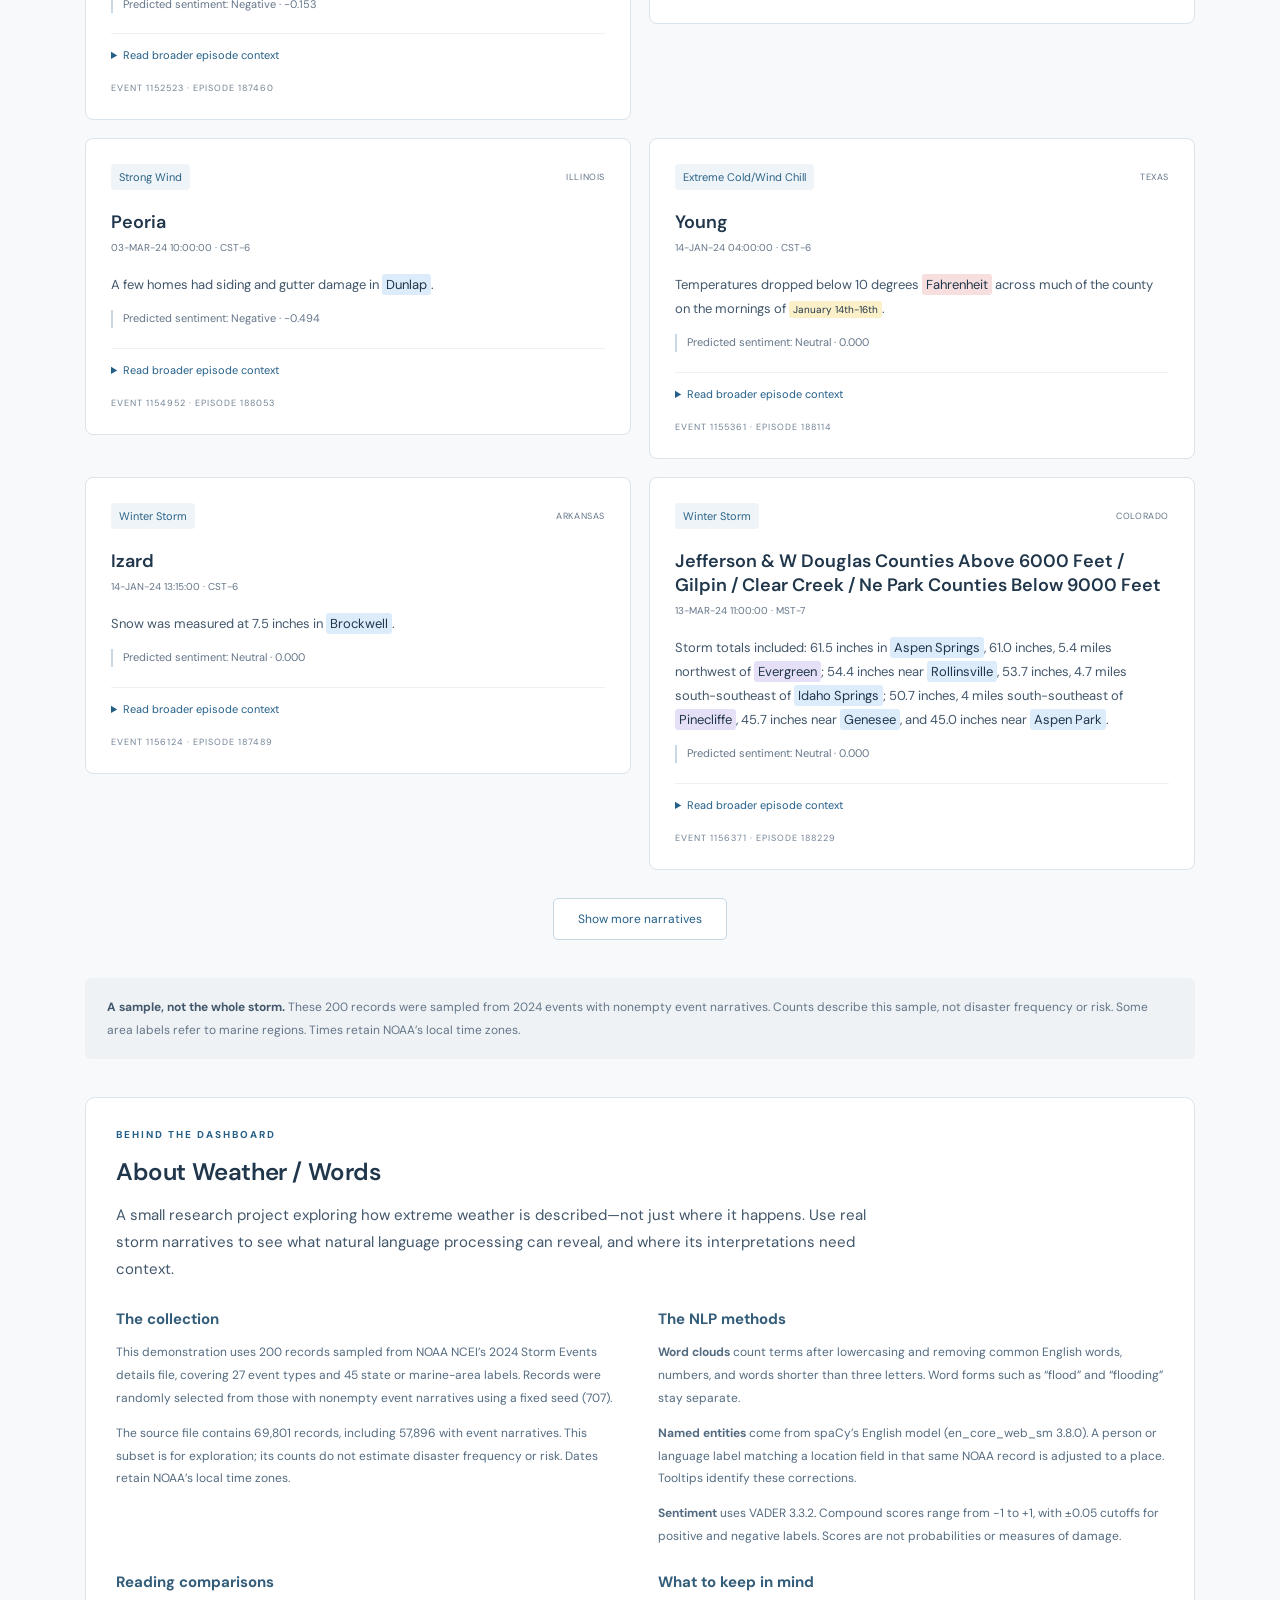
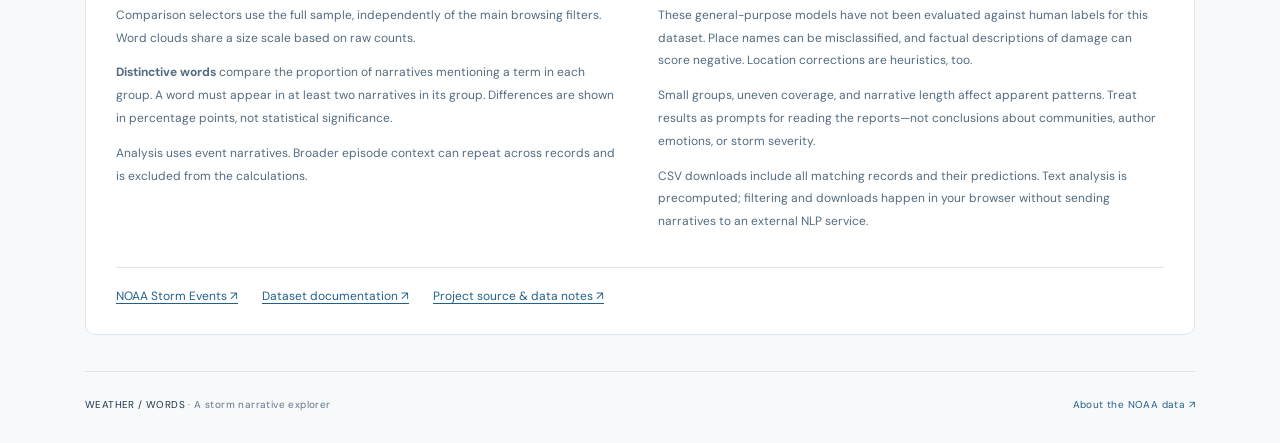
==== commit 0b7b0af4: "Deploy project overview and completion review" ====
--- a/index.html
+++ b/index.html
@@ -1,9 +1,10 @@
 <!doctype html>
 <html lang="en">
-<head><meta charset="utf-8"><meta name="viewport" content="width=device-width,initial-scale=1"><title>Weather / Words — Storm narrative explorer</title><link rel="stylesheet" href="styles.css?v=distinctive-1"></head>
+<head><meta charset="utf-8"><meta name="description" content="Explore the language of extreme weather through NOAA narratives, word clouds, named entities, sentiment, and event-type comparisons."><meta name="viewport" content="width=device-width,initial-scale=1"><title>Weather / Words — Storm narrative explorer</title><link rel="stylesheet" href="styles.css?v=release-1"></head>
 <body>
-<header><a class="brand" href="./"><span class="mark">W/W</span> WEATHER / WORDS</a><span class="edition">NOAA COLLECTION · 2024</span></header>
-<main>
+<a class="skip-link" href="#main-content">Skip to dashboard</a>
+<header><a class="brand" href="./"><span class="mark">W/W</span> WEATHER / WORDS</a><nav aria-label="Project navigation"><a href="#about">About this project</a><span class="edition">NOAA COLLECTION · 2024</span></nav></header>
+<main id="main-content">
 <section class="intro"><p class="eyebrow">THE LANGUAGE OF EXTREME WEATHER</p><h1>Every storm has a story.</h1><p class="subtitle">Explore the words behind the weather. Filter real NOAA reports to discover how extreme events are documented across the United States.</p><span class="badge">EXPLORATION SAMPLE · 200 EVENTS</span></section>
 <section class="filter-panel" aria-labelledby="filter-title"><div class="section-heading"><h2 id="filter-title">Explore the collection</h2><button id="reset" type="button">Reset filters ↺</button></div><div class="filters"><label>State / marine area<select id="state"><option value="">All areas</option></select></label><label>Month<select id="month"><option value="">All months</option></select></label><label>Event type<select id="type"><option value="">All event types</option></select></label></div></section>
 <div class="collection-actions"><div id="status" role="status" aria-live="polite">Loading collection…</div><button id="download" class="download" aria-describedby="status" disabled>Loading export…</button></div><p class="export-note">Exports all matching records with narratives and NLP predictions, including records beyond the visible cards.</p>
@@ -13,6 +14,7 @@
 <section class="comparison-panel" aria-labelledby="compare-title"><div class="section-heading"><div><p class="eyebrow">TWO SIDES OF THE WEATHER</p><h2 id="compare-title">Compare event types</h2></div><span class="source-label">FULL 2024 SAMPLE</span></div><p class="word-description">Compare two event types across all locations and months in the 200-record sample. These selectors are independent of the browsing filters above. Clouds show the top 20 words, with a shared size scale based on raw occurrences—not normalized rates or severity.</p><p id="comparison-status" role="status" aria-live="polite" class="word-description">Loading comparison…</p><div class="comparison-grid"><article class="comparison-group" aria-labelledby="compare-label-a"><label id="compare-label-a" for="compare-a">Group A · Event type</label><select id="compare-a" disabled></select><p id="compare-count-a" class="comparison-count"></p><p id="compare-warning-a" class="comparison-warning"></p><div id="compare-cloud-a" class="word-cloud" aria-label="Group A word frequencies"></div><details class="word-details"><summary>View group A word counts</summary><table><caption>Group A · Top words and raw occurrences</caption><thead><tr><th scope="col">Word</th><th scope="col">Occurrences</th></tr></thead><tbody id="compare-words-a"></tbody></table></details><section class="distinctive" aria-labelledby="distinctive-title-a"><h3 id="distinctive-title-a">More distinctive in group A</h3><p class="word-description">Share of narratives mentioning each word, compared with the other group.</p><div id="distinctive-a"></div></section><p id="compare-sentiment-a" class="word-description"></p></article><article class="comparison-group" aria-labelledby="compare-label-b"><label id="compare-label-b" for="compare-b">Group B · Event type</label><select id="compare-b" disabled></select><p id="compare-count-b" class="comparison-count"></p><p id="compare-warning-b" class="comparison-warning"></p><div id="compare-cloud-b" class="word-cloud" aria-label="Group B word frequencies"></div><details class="word-details"><summary>View group B word counts</summary><table><caption>Group B · Top words and raw occurrences</caption><thead><tr><th scope="col">Word</th><th scope="col">Occurrences</th></tr></thead><tbody id="compare-words-b"></tbody></table></details><section class="distinctive" aria-labelledby="distinctive-title-b"><h3 id="distinctive-title-b">More distinctive in group B</h3><p class="word-description">Share of narratives mentioning each word, compared with the other group.</p><div id="distinctive-b"></div></section><p id="compare-sentiment-b" class="word-description"></p></article></div><details class="distinctive-method"><summary>How are distinctive words selected?</summary><p class="word-description">Each word counts once per event narrative. We subtract the other group’s share of narratives mentioning that word from this group’s share, then rank the positive differences. Only words appearing in at least two narratives in this group are included; the top 10 are shown. The gap is measured in percentage points (pp). We use the same common-word filtering as the word clouds and exclude episode context. These descriptive differences are not tests of statistical significance. Small groups and longer reports can still skew the results.</p></details><p class="word-description comparison-footnote">Small groups and different narrative lengths can change the apparent patterns. Sentiment is exploratory model output, not a measure of damage or the writer’s feelings. Compare language, not disaster frequency.</p></section>
 <section class="results" aria-labelledby="results-title"><div class="section-heading"><div><p class="eyebrow">IN THEIR OWN WORDS</p><h2 id="results-title">Event narratives</h2></div><span class="source-label">SOURCE: NOAA NCEI</span></div><div class="entity-controls"><label class="toggle"><input type="checkbox" id="highlight" checked> Highlight predicted entities</label><p class="word-description">Model predictions from spaCy · May miss or misclassify names. Highlights cover event narratives only.</p><div class="entity-legend"><span class="entity place">Place</span><span class="entity date">Date / time</span><span class="entity org">Organization</span><span class="entity person">Person</span><span class="entity other">Other named entity</span></div><details><summary>What do the labels mean?</summary><p class="word-description">Places include geopolitical areas, natural features, and facilities. Other named entities include named events, products, and works. Hover over a highlight or focus it with your keyboard to see its model label. Numeric quantities are left unhighlighted. A person or language label is adjusted to a place when the entire name matches a location field in the same NOAA record, ignoring case and repeated spaces. Highlight tooltips identify these adjustments. This context rule can still be wrong; labels are not verified facts.</p></details></div><div id="cards"></div><button class="more" id="more" hidden>Show more narratives</button></section>
 <aside class="note"><strong>A sample, not the whole storm.</strong> These 200 records were sampled from 2024 events with nonempty event narratives. Counts describe this sample, not disaster frequency or risk. Some area labels refer to marine regions. Times retain NOAA’s local time zones.</aside>
+<section id="about" class="about-panel" aria-labelledby="about-title"><p class="eyebrow">BEHIND THE DASHBOARD</p><h2 id="about-title">About Weather / Words</h2><p class="about-intro">A small research project exploring how extreme weather is described—not just where it happens. Use real storm narratives to see what natural language processing can reveal, and where its interpretations need context.</p><div class="about-grid"><article><h3>The collection</h3><p>This demonstration uses 200 records sampled from NOAA NCEI’s 2024 Storm Events details file, covering 27 event types and 45 state or marine-area labels. Records were randomly selected from those with nonempty event narratives using a fixed seed (707).</p><p>The source file contains 69,801 records, including 57,896 with event narratives. This subset is for exploration; its counts do not estimate disaster frequency or risk. Dates retain NOAA’s local time zones.</p></article><article><h3>The NLP methods</h3><p><strong>Word clouds</strong> count terms after lowercasing and removing common English words, numbers, and words shorter than three letters. Word forms such as “flood” and “flooding” stay separate.</p><p><strong>Named entities</strong> come from spaCy’s English model (en_core_web_sm 3.8.0). A person or language label matching a location field in that same NOAA record is adjusted to a place. Tooltips identify these corrections.</p><p><strong>Sentiment</strong> uses VADER 3.3.2. Compound scores range from −1 to +1, with ±0.05 cutoffs for positive and negative labels. Scores are not probabilities or measures of damage.</p></article><article><h3>Reading comparisons</h3><p>Comparison selectors use the full sample, independently of the main browsing filters. Word clouds share a size scale based on raw counts.</p><p><strong>Distinctive words</strong> compare the proportion of narratives mentioning a term in each group. A word must appear in at least two narratives in its group. Differences are shown in percentage points, not statistical significance.</p><p>Analysis uses event narratives. Broader episode context can repeat across records and is excluded from the calculations.</p></article><article><h3>What to keep in mind</h3><p>These general-purpose models have not been evaluated against human labels for this dataset. Place names can be misclassified, and factual descriptions of damage can score negative. Location corrections are heuristics, too.</p><p>Small groups, uneven coverage, and narrative length affect apparent patterns. Treat results as prompts for reading the reports—not conclusions about communities, author emotions, or storm severity.</p><p>CSV downloads include all matching records and their predictions. Text analysis is precomputed; filtering and downloads happen in your browser without sending narratives to an external NLP service.</p></article></div><div class="about-links"><a href="https://www.ncei.noaa.gov/stormevents/" target="_blank" rel="noopener noreferrer">NOAA Storm Events ↗</a><a href="https://www.ncei.noaa.gov/stormevents/details.jsp" target="_blank" rel="noopener noreferrer">Dataset documentation ↗</a><a href="https://github.com/jorgeguiragossian/Syracuse---IST707" target="_blank" rel="noopener noreferrer">Project source &amp; data notes ↗</a></div></section>
 <footer><span>WEATHER / WORDS <span class="muted">· A storm narrative explorer</span></span><a href="https://www.ncei.noaa.gov/stormevents/" target="_blank" rel="noopener noreferrer">About the NOAA data ↗</a></footer>
-</main><script type="module" src="app.js?v=distinctive-1"></script>
+</main><script type="module" src="app.js?v=release-1"></script>
 </body></html>
--- a/styles.css
+++ b/styles.css
@@ -6,3 +6,4 @@
 .collection-actions{display:flex;justify-content:space-between;align-items:center;gap:16px;margin-top:8px}.download{background:#245f88;border:1px solid #245f88;color:white;border-radius:5px;padding:10px 16px;font-size:12px;flex-shrink:0}.download:hover{background:#1d4c6d}.download:disabled{background:#e4ebf0;color:#708293;border-color:#d7e0e8;cursor:not-allowed}.export-note{font-size:11px;color:var(--muted);line-height:1.7;margin:0 2px 16px}@media(max-width:700px){.collection-actions{align-items:flex-start;flex-direction:column;gap:0;margin-bottom:12px}.collection-actions #status{margin-bottom:10px}}
 .comparison-panel{background:white;border:1px solid var(--line);border-radius:10px;padding:26px;margin-bottom:40px}.comparison-grid{display:grid;grid-template-columns:repeat(2,minmax(0,1fr));gap:22px}.comparison-group{min-width:0;padding:20px;border:1px solid var(--line);border-radius:8px;background:#fcfdfe}.comparison-group select{margin-top:10px}.comparison-count{font-size:13px;font-weight:600;color:#345d7a;margin:16px 0 8px}.comparison-warning{font-size:11px;line-height:1.7;color:#805d24;margin:0 0 14px}.comparison-warning:empty{display:none}.comparison-group .word-cloud{min-height:230px;padding:20px 10px}.comparison-group>.word-description{margin:18px 0 0}.comparison-footnote{margin:20px 0 0}@media(max-width:700px){.comparison-panel{padding:20px}.comparison-grid{grid-template-columns:1fr}.comparison-group{padding:16px}.comparison-group .word-cloud{min-height:160px}}
 .distinctive{border-top:1px solid var(--line);margin-top:20px;padding-top:16px}.distinctive h3{font-size:14px;margin:0 0 10px}.distinctive table{border-collapse:collapse;width:100%;font-size:10px;color:#42576b;table-layout:fixed}.distinctive caption{text-align:left;color:var(--muted);font-size:10px;line-height:1.6;margin:0 0 10px}.distinctive td,.distinctive th{text-align:left;padding:9px 3px;border-bottom:1px solid var(--line);overflow-wrap:anywhere;vertical-align:top;font-weight:400}.distinctive thead th{font-weight:600}.distinctive th:first-child{width:25%}.distinctive td:last-child,.distinctive th:last-child{text-align:right;width:19%}.distinctive-method{margin-top:20px}.distinctive-method p{margin-top:12px}
+header nav{display:flex;align-items:center;gap:24px}header nav a{font-size:12px;text-decoration:none}.skip-link{position:absolute;top:-100px;left:16px;background:white;color:var(--blue);padding:12px;z-index:10}.skip-link:focus{top:12px}.about-panel{background:white;border:1px solid var(--line);border-radius:10px;padding:30px;margin:0 0 36px;scroll-margin-top:24px}.about-panel h2{font-size:24px}.about-intro{font-size:15px;line-height:1.8;color:#42576b;max-width:750px}.about-grid{display:grid;grid-template-columns:repeat(2,minmax(0,1fr));gap:12px 36px;margin-top:26px}.about-grid h3{font-size:15px;color:#345d7a;margin:0 0 12px}.about-grid p{font-size:12px;color:#536b80;line-height:1.9}.about-links{display:flex;flex-wrap:wrap;gap:16px 24px;border-top:1px solid var(--line);padding-top:20px;margin-top:22px;font-size:12px}.about-links a{text-underline-offset:3px}@media(max-width:700px){header nav{gap:0}header nav a{font-size:11px}.brand{font-size:11px;gap:8px;letter-spacing:1px}.about-panel{padding:22px}.about-grid{grid-template-columns:1fr;gap:18px}.about-links{flex-direction:column}}
